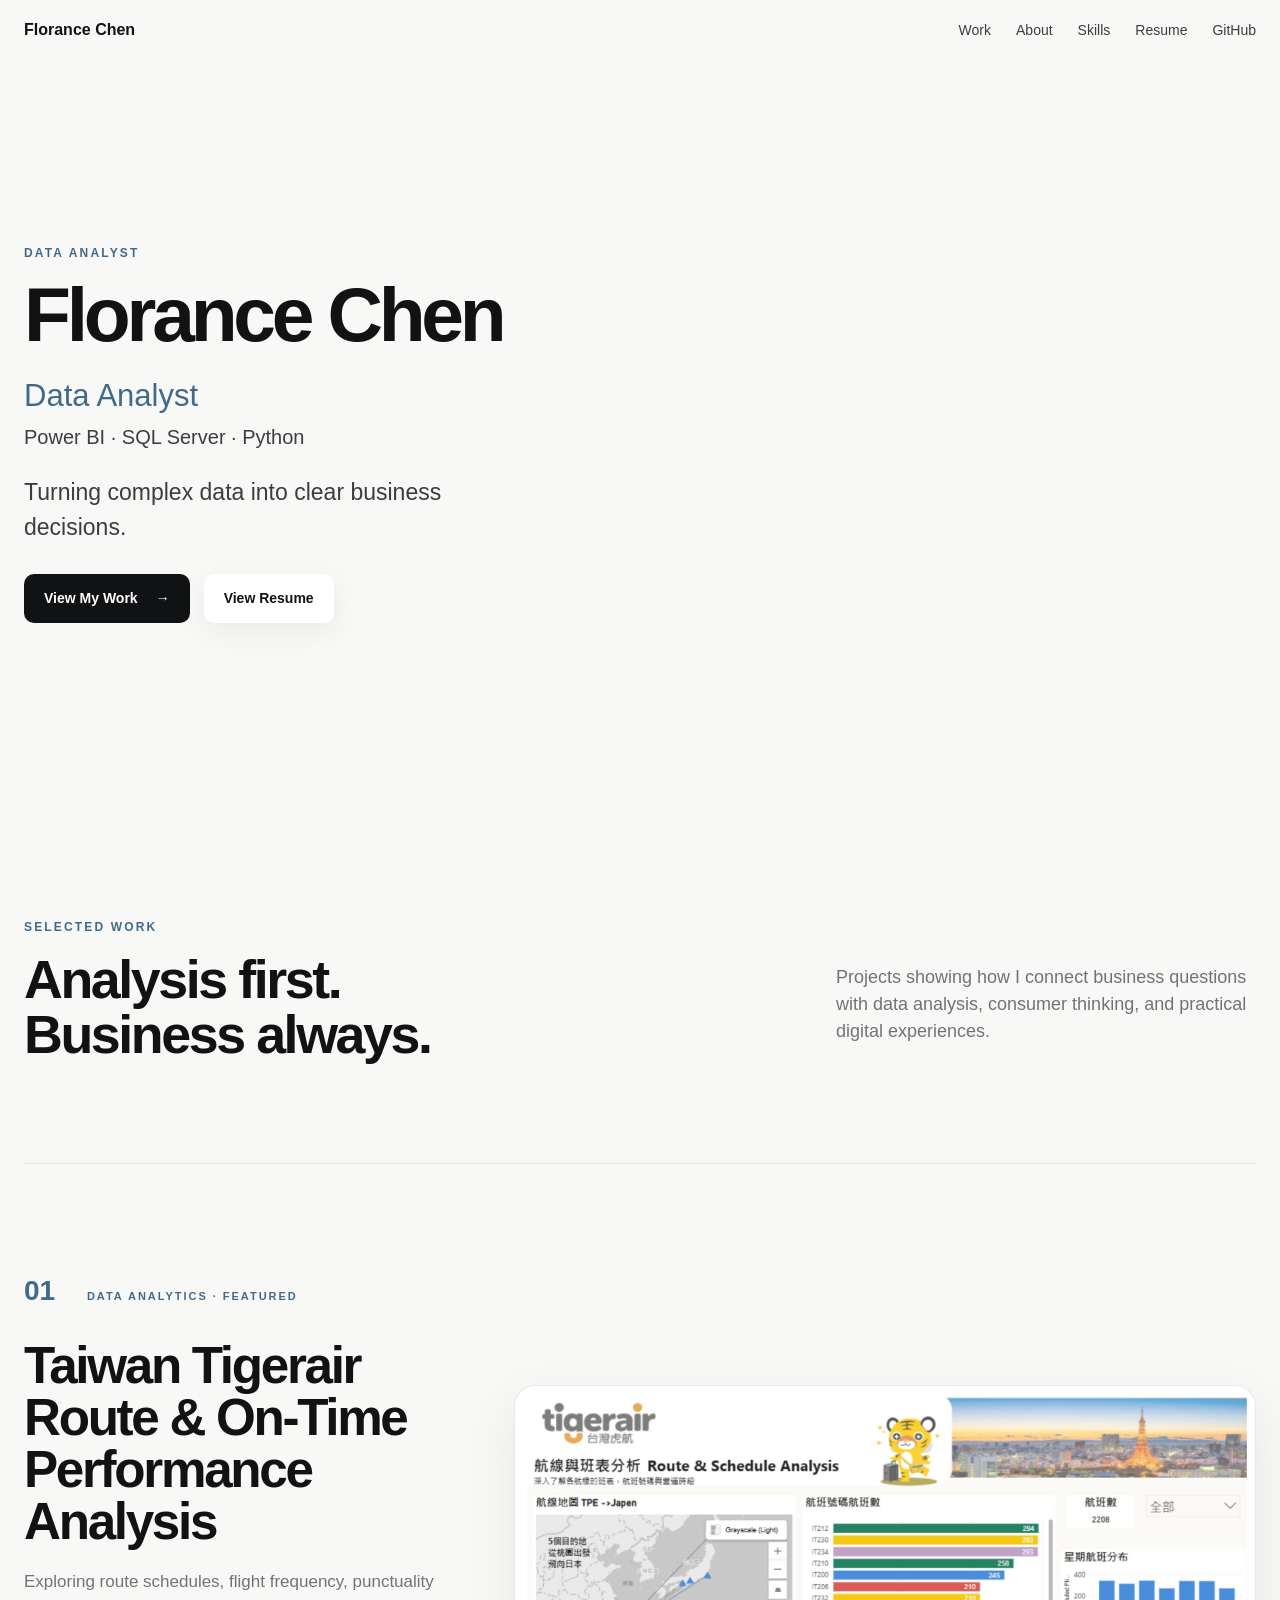
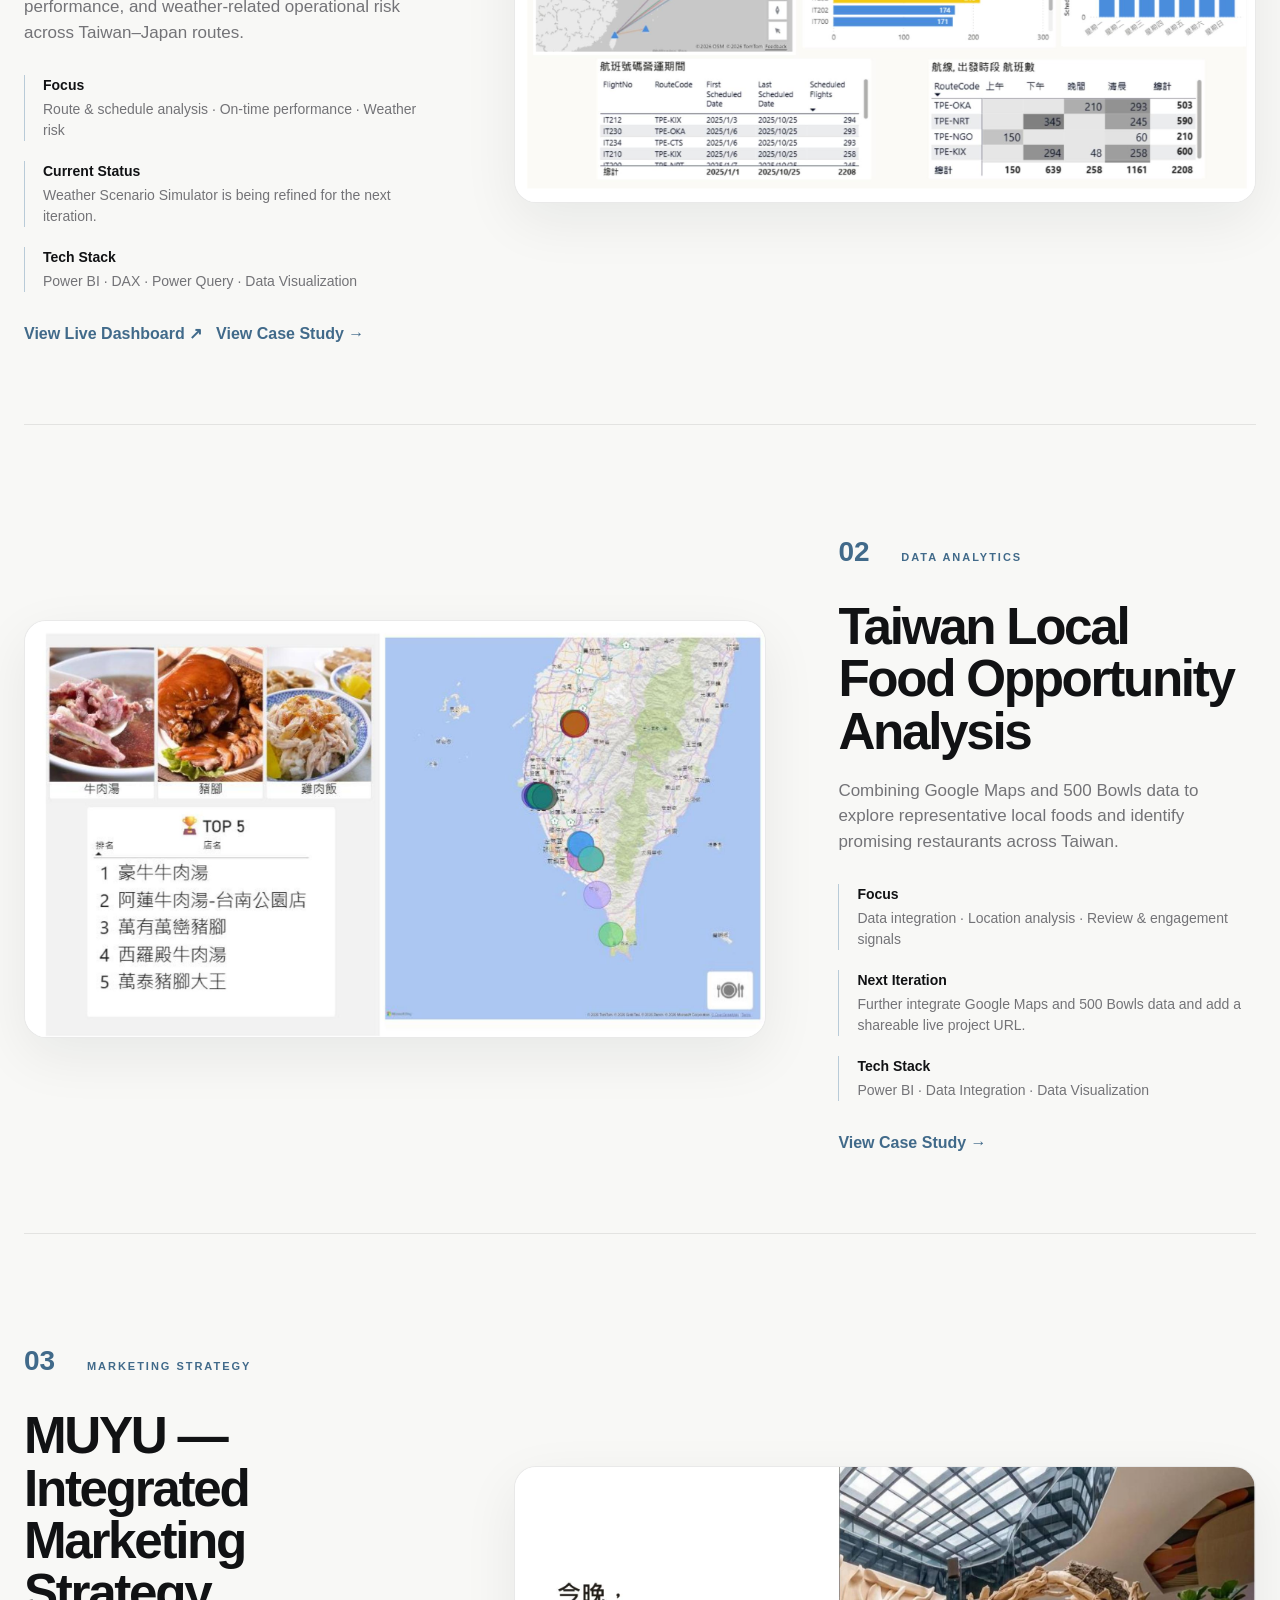
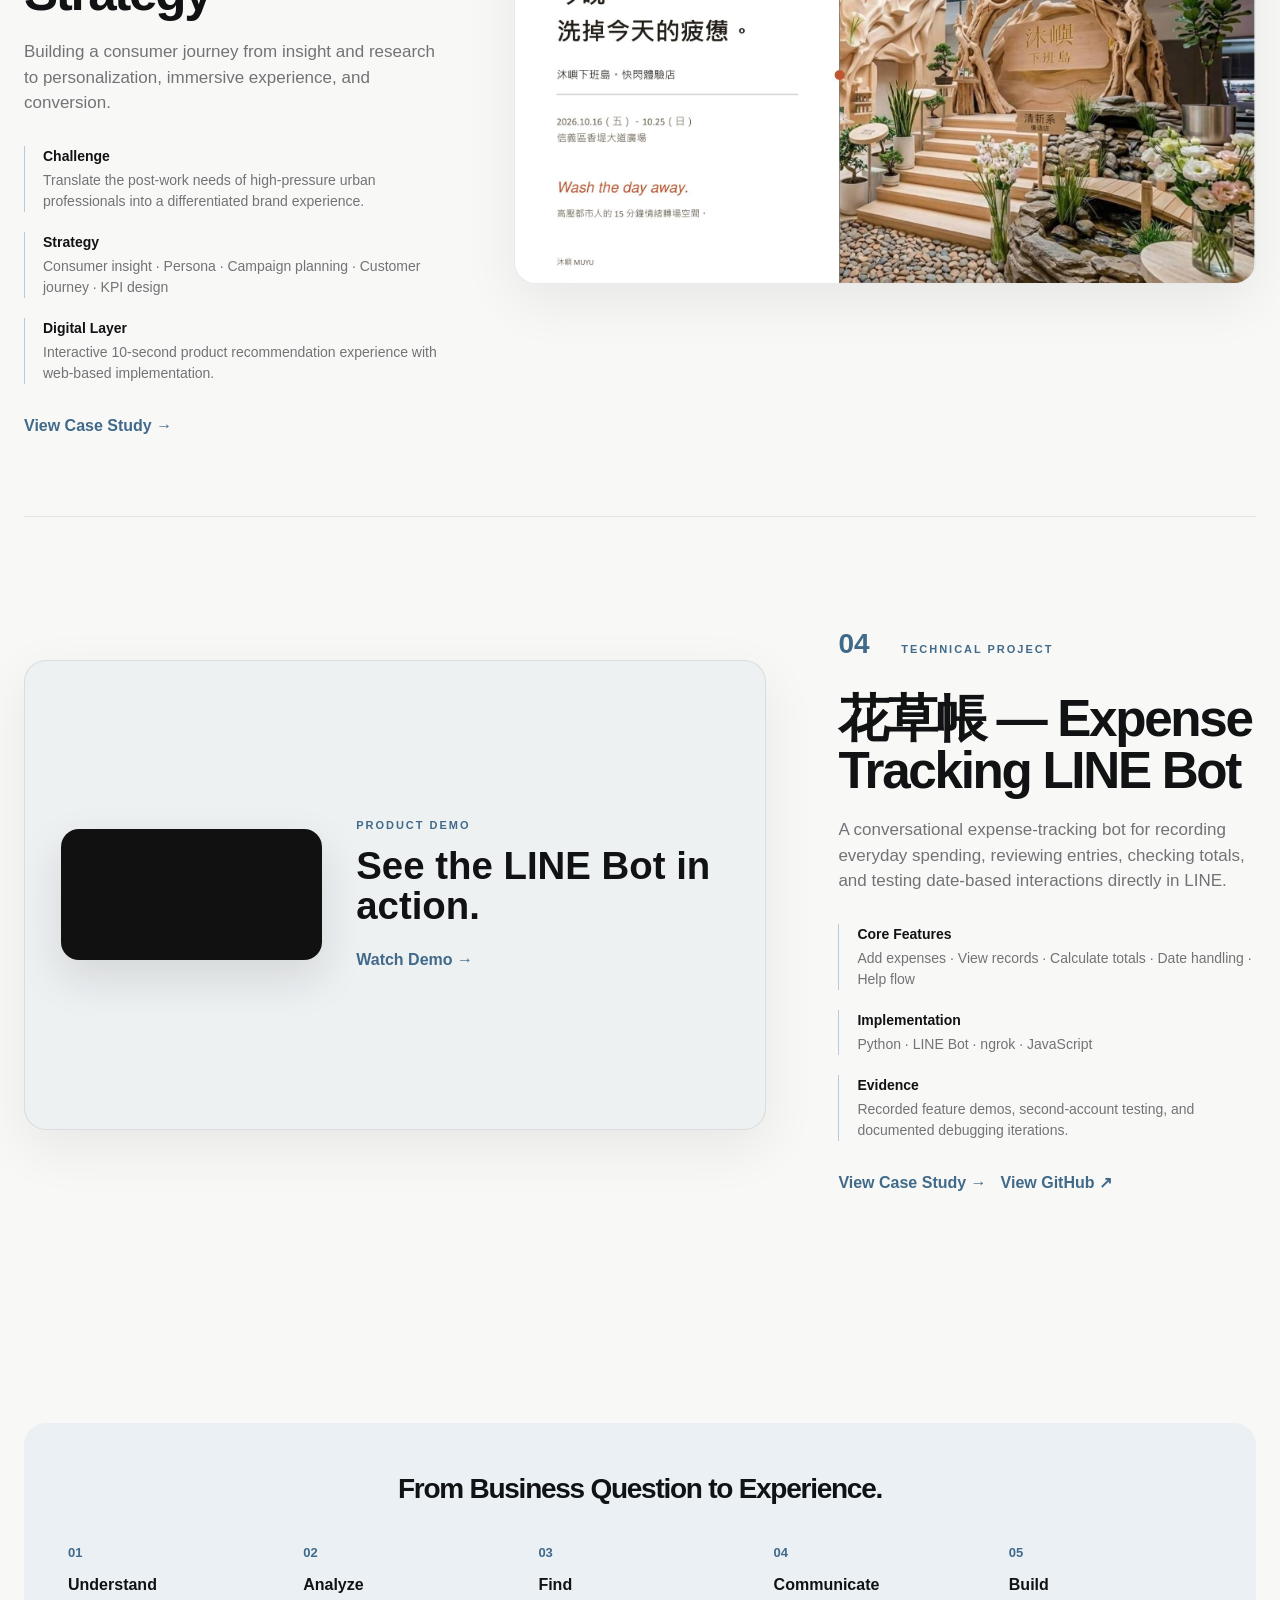
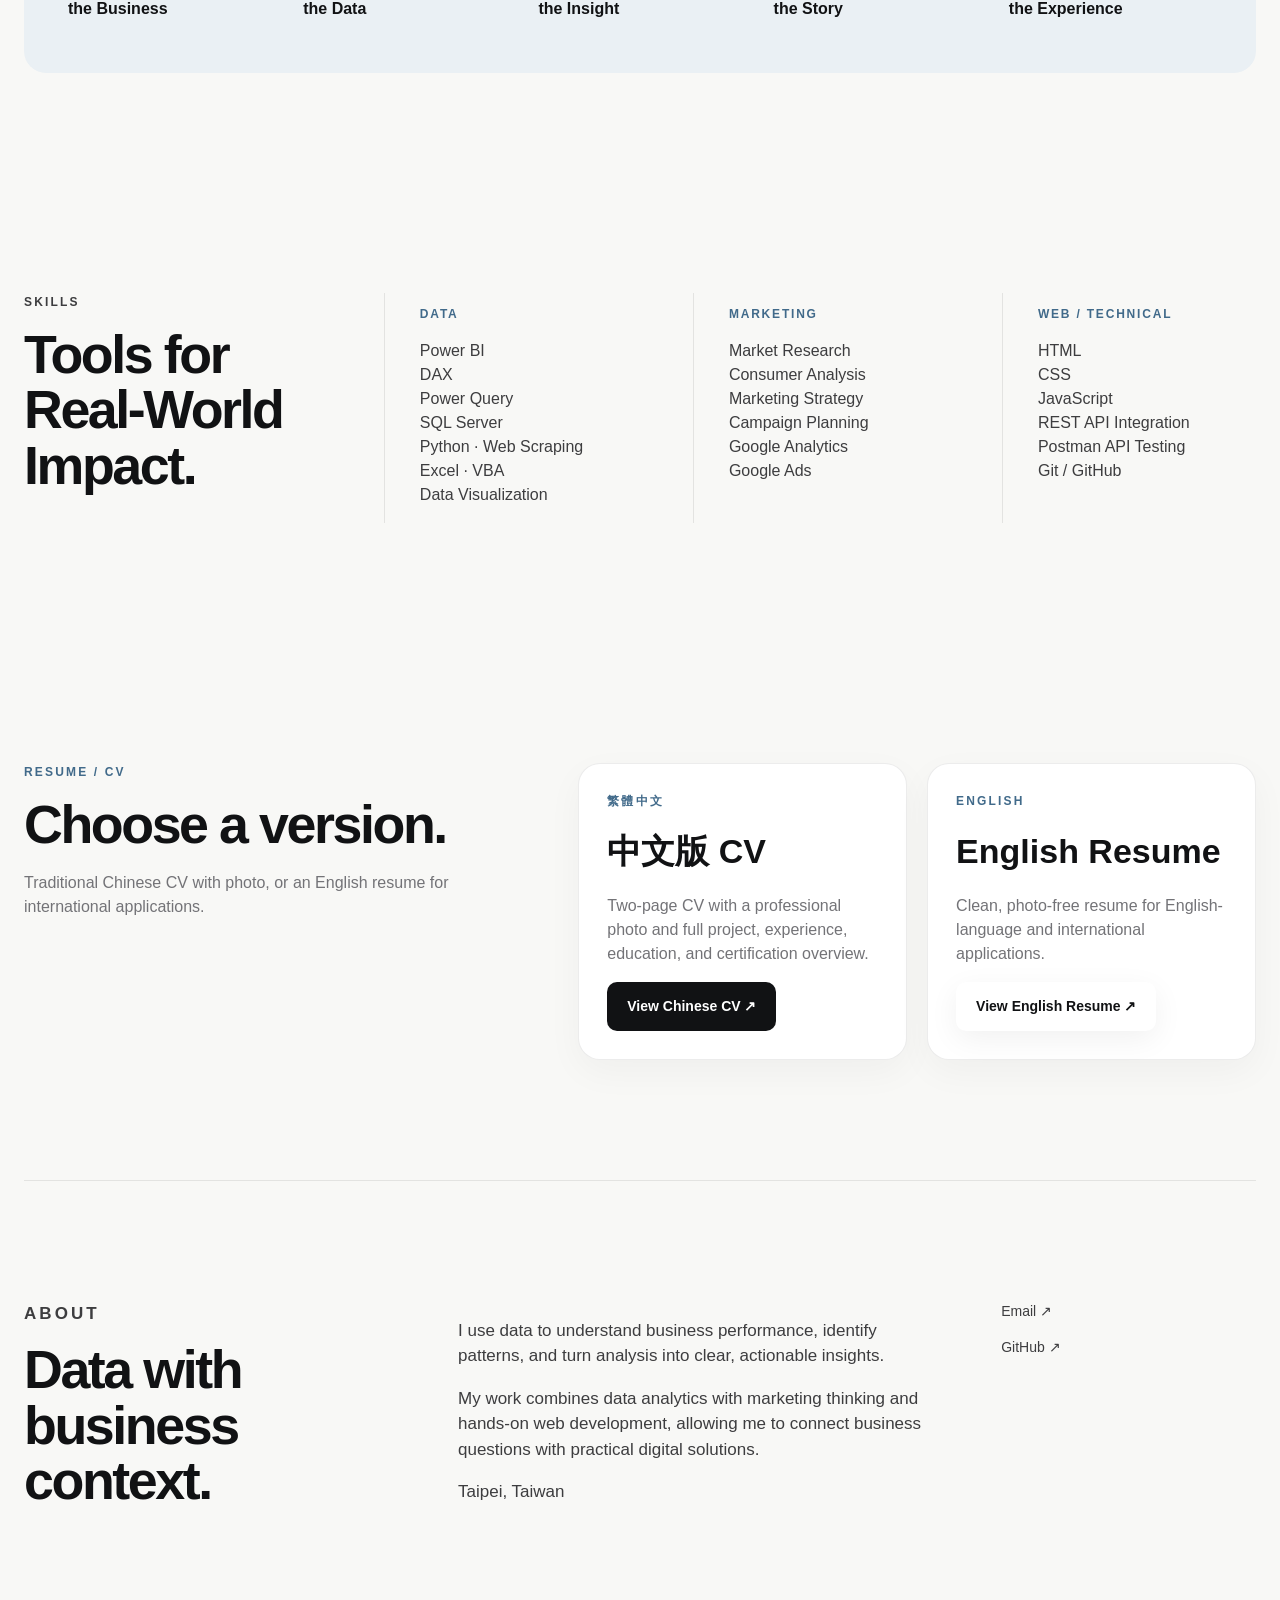
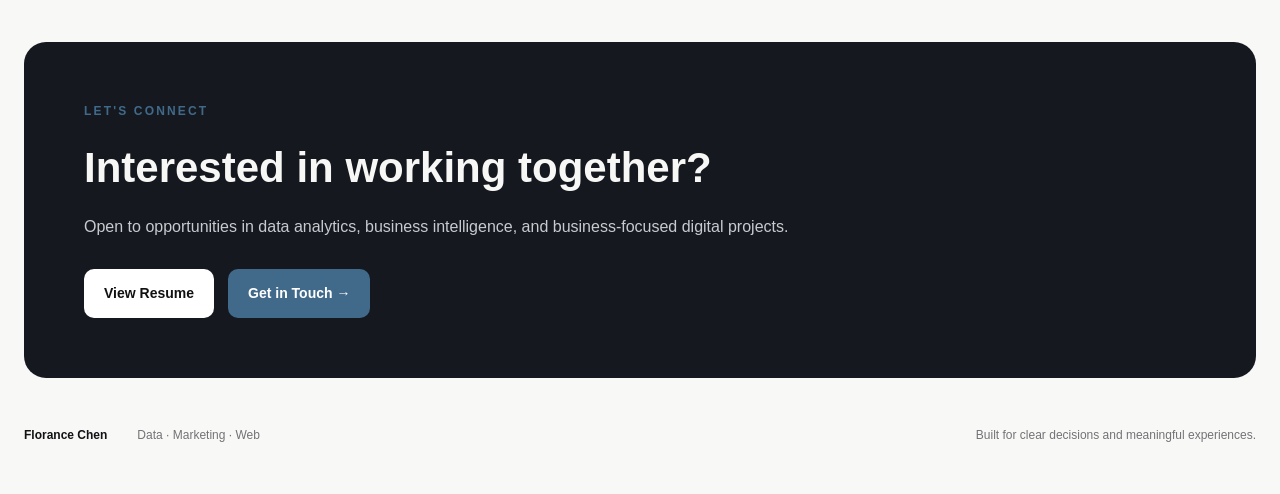
==== index.html @ 65f47f28 "Deploy portfolio v5" ====
<!doctype html><html lang="en"><head><meta charset="utf-8"><meta name="viewport" content="width=device-width,initial-scale=1"><meta name="description" content="Florance Chen — Data Analyst portfolio featuring Power BI, SQL, DAX, marketing strategy, and web projects."><meta name="theme-color" content="#f8f8f6"><meta property="og:title" content="Florance Chen — Data Analyst Portfolio"><meta property="og:description" content="Turning complex data into clear business decisions."><meta property="og:type" content="website"><title>Florance Chen — Data Analyst Portfolio</title><link rel="stylesheet" href="assets/css/styles.css"><script defer src="assets/js/main.js"></script></head><body>
<header class="site-header" data-header><a class="brand" href="#top">Florance Chen</a><button class="menu-button" data-menu aria-expanded="false" aria-controls="site-nav">Menu</button><nav id="site-nav" class="site-nav" aria-label="Primary"><a href="#work">Work</a><a href="#about">About</a><a href="#skills">Skills</a><a href="#resume">Resume</a><a href="https://github.com/Florance890" target="_blank" rel="noreferrer">GitHub</a></nav></header>
<main id="top"><section class="hero hero-minimal shell reveal"><div class="hero-copy"><p class="eyebrow">DATA ANALYST</p><h1>Florance Chen</h1><p class="role">Data Analyst</p><p class="stack">Power BI · SQL Server · Python</p><p class="lede">Turning complex data into clear business decisions.</p><div class="actions"><a class="button primary" href="#work">View My Work <span>→</span></a><a class="button secondary" href="#resume">View Resume</a></div></div></section>
<section id="work" class="section shell"><div class="section-intro reveal"><div><p class="eyebrow">SELECTED WORK</p><h2>Analysis first.<br>Business always.</h2></div><p>Projects showing how I connect business questions with data analysis, consumer thinking, and practical digital experiences.</p></div>
<article class="project project-data reveal"><div class="project-copy"><p class="project-no">01 <span>DATA ANALYTICS · FEATURED</span></p><h3>Taiwan Tigerair Route & On-Time Performance Analysis</h3><p>Exploring route schedules, flight frequency, punctuality performance, and weather-related operational risk across Taiwan–Japan routes.</p><dl><div><dt>Focus</dt><dd>Route & schedule analysis · On-time performance · Weather risk</dd></div><div><dt>Current Status</dt><dd>Weather Scenario Simulator is being refined for the next iteration.</dd></div><div><dt>Tech Stack</dt><dd>Power BI · DAX · Power Query · Data Visualization</dd></div></dl><div class="link-row"><a class="text-link" href="https://app.powerbi.com/view?r=eyJrIjoiMGYxNmVlMTMtY2I1Yy00YmEzLTkwNTQtYmU3MTg0YTZlYjFlIiwidCI6IjcwODk3ZDZmLTBhNDgtNDlkZS04ODBmLTI3ZDhhZDQ1ZDc2ZSIsImMiOjEwfQ%3D%3D" target="_blank" rel="noreferrer">View Live Dashboard ↗</a><a class="text-link" href="projects/tigerair-analysis/index.html">View Case Study →</a></div></div><figure class="media-card project-media"><img loading="lazy" src="assets/images/tigerair-dashboard.jpg" alt="Power BI dashboard for Taiwan Tigerair route and schedule analysis." width="1400" height="788"></figure></article>
<article class="project reverse reveal"><div class="project-copy"><p class="project-no">02 <span>DATA ANALYTICS</span></p><h3>Taiwan Local Food Opportunity Analysis</h3><p>Combining Google Maps and 500 Bowls data to explore representative local foods and identify promising restaurants across Taiwan.</p><dl><div><dt>Focus</dt><dd>Data integration · Location analysis · Review & engagement signals</dd></div><div><dt>Next Iteration</dt><dd>Further integrate Google Maps and 500 Bowls data and add a shareable live project URL.</dd></div><div><dt>Tech Stack</dt><dd>Power BI · Data Integration · Data Visualization</dd></div></dl><a class="text-link" href="projects/food-opportunity/index.html">View Case Study →</a></div><figure class="media-card project-media"><img loading="lazy" src="assets/images/food-dashboard.jpg" alt="Taiwan local food Power BI dashboard with a map and top restaurant analysis." width="1400" height="788"></figure></article>
<article class="project reveal"><div class="project-copy"><p class="project-no">03 <span>MARKETING STRATEGY</span></p><h3>MUYU — Integrated Marketing Strategy</h3><p>Building a consumer journey from insight and research to personalization, immersive experience, and conversion.</p><dl><div><dt>Challenge</dt><dd>Translate the post-work needs of high-pressure urban professionals into a differentiated brand experience.</dd></div><div><dt>Strategy</dt><dd>Consumer insight · Persona · Campaign planning · Customer journey · KPI design</dd></div><div><dt>Digital Layer</dt><dd>Interactive 10-second product recommendation experience with web-based implementation.</dd></div></dl><a class="text-link" href="projects/muyu-marketing/index.html">View Case Study →</a></div><figure class="media-card project-media"><img loading="lazy" src="assets/images/muyu-cover.jpg" alt="MUYU integrated marketing campaign presentation cover for the After-Work Island pop-up experience." width="1400" height="788"></figure></article>
<article class="project reverse reveal"><div class="project-copy"><p class="project-no">04 <span>TECHNICAL PROJECT</span></p><h3>花草帳 — Expense Tracking LINE Bot</h3><p>A conversational expense-tracking bot for recording everyday spending, reviewing entries, checking totals, and testing date-based interactions directly in LINE.</p><dl><div><dt>Core Features</dt><dd>Add expenses · View records · Calculate totals · Date handling · Help flow</dd></div><div><dt>Implementation</dt><dd>Python · LINE Bot · ngrok · JavaScript</dd></div><div><dt>Evidence</dt><dd>Recorded feature demos, second-account testing, and documented debugging iterations.</dd></div></dl><div class="link-row"><a class="text-link" href="projects/interactive-web-project/index.html">View Case Study →</a><a class="text-link" href="https://github.com/Florance890/G15" target="_blank" rel="noreferrer">View GitHub ↗</a></div></div><figure class="media-card project-media video-preview"><video muted playsinline preload="metadata" aria-label="Preview of the expense tracking LINE Bot"><source src="assets/video/linebot-add-expense.mp4" type="video/mp4"></video><div class="video-preview-label"><span>PRODUCT DEMO</span><strong>See the LINE Bot in action.</strong><a href="projects/interactive-web-project/index.html#demo">Watch Demo →</a></div></figure></article></section>
<section class="process shell reveal" aria-labelledby="process-title"><h2 id="process-title">From Business Question to Experience.</h2><ol><li><span>01</span>Understand<br>the Business</li><li><span>02</span>Analyze<br>the Data</li><li><span>03</span>Find<br>the Insight</li><li><span>04</span>Communicate<br>the Story</li><li><span>05</span>Build<br>the Experience</li></ol></section>
<section id="skills" class="section shell skills reveal"><div><p class="eyebrow">SKILLS</p><h2>Tools for<br>Real-World Impact.</h2></div><div><h3>DATA</h3><p>Power BI<br>DAX<br>Power Query<br>SQL Server<br>Python · Web Scraping<br>Excel · VBA<br>Data Visualization</p></div><div><h3>MARKETING</h3><p>Market Research<br>Consumer Analysis<br>Marketing Strategy<br>Campaign Planning<br>Google Analytics<br>Google Ads</p></div><div><h3>WEB / TECHNICAL</h3><p>HTML<br>CSS<br>JavaScript<br>REST API Integration<br>Postman API Testing<br>Git / GitHub</p></div></section>
<section id="resume" class="section shell resume-section reveal"><div><p class="eyebrow">RESUME / CV</p><h2>Choose a version.</h2><p class="resume-note">Traditional Chinese CV with photo, or an English resume for international applications.</p></div><div class="resume-options"><article class="resume-option"><p class="eyebrow">繁體中文</p><h3>中文版 CV</h3><p>Two-page CV with a professional photo and full project, experience, education, and certification overview.</p><a class="button primary" href="assets/resume/Florance_Chen_CV_ZH.pdf" target="_blank" rel="noreferrer">View Chinese CV ↗</a></article><article class="resume-option"><p class="eyebrow">ENGLISH</p><h3>English Resume</h3><p>Clean, photo-free resume for English-language and international applications.</p><a class="button secondary" href="assets/resume/Florance_Chen_Resume_EN.pdf" target="_blank" rel="noreferrer">View English Resume ↗</a></article></div></section>
<section id="about" class="section shell about reveal"><div><p class="eyebrow">ABOUT</p><h2>Data with<br>business context.</h2></div><div><p>I use data to understand business performance, identify patterns, and turn analysis into clear, actionable insights.</p><p>My work combines data analytics with marketing thinking and hands-on web development, allowing me to connect business questions with practical digital solutions.</p><p>Taipei, Taiwan</p></div><div class="about-links"><a href="mailto:marrious21@gmail.com">Email ↗</a><a href="https://github.com/Florance890" target="_blank" rel="noreferrer">GitHub ↗</a></div></section>
<section class="closing shell reveal"><p class="eyebrow">LET'S CONNECT</p><h2>Interested in working together?</h2><p>Open to opportunities in data analytics, business intelligence, and business-focused digital projects.</p><div class="actions"><a class="button light" href="#resume">View Resume</a><a class="button accent" href="mailto:marrious21@gmail.com">Get in Touch →</a></div></section></main><footer class="footer shell"><strong>Florance Chen</strong><span>Data · Marketing · Web</span><span>Built for clear decisions and meaningful experiences.</span></footer></body></html>
---- assets/css/styles.css ----
:root{--bg:#f8f8f6;--surface:#fff;--ink:#111214;--text:#3d3d3f;--muted:#737377;--line:rgba(17,18,20,.09);--blue:#416a8a;--blue-soft:#eaf0f4;--r:22px;--shadow:0 18px 55px rgba(20,28,35,.07);--max:1280px}*{box-sizing:border-box}html{scroll-behavior:smooth}body{margin:0;background:var(--bg);color:var(--ink);font-family:Inter,-apple-system,BlinkMacSystemFont,"Segoe UI",sans-serif;line-height:1.5}.shell{width:min(calc(100% - 48px),var(--max));margin-inline:auto}.site-header{position:sticky;top:0;z-index:20;display:flex;align-items:center;gap:32px;padding:18px max(24px,calc((100vw - var(--max))/2));transition:.3s}.site-header.scrolled{background:rgba(248,248,246,.84);backdrop-filter:blur(16px);border-bottom:1px solid var(--line)}.brand{font-weight:700;color:var(--ink);text-decoration:none;margin-right:auto}.site-nav{display:flex;gap:25px;align-items:center}.site-nav a,.about-links a{color:var(--text);text-decoration:none;font-size:14px}.menu-button{display:none}.hero{min-height:720px;display:grid;grid-template-columns:.8fr 1.35fr;gap:72px;align-items:center;padding-block:80px 120px}.eyebrow{font-size:12px;letter-spacing:.18em;font-weight:700;color:var(--blue);margin:0 0 16px}.hero h1{font-size:clamp(54px,6vw,84px);letter-spacing:-.055em;line-height:.95;margin:0 0 22px}.role{font-size:31px;color:var(--blue);margin:0}.stack{font-size:20px;margin:3px 0 22px;color:var(--text)}.lede{font-size:23px;max-width:480px;color:var(--text)}.actions,.link-row{display:flex;gap:14px;flex-wrap:wrap;margin-top:30px}.button{display:inline-flex;align-items:center;gap:18px;padding:14px 20px;border-radius:10px;text-decoration:none;font-weight:600;font-size:14px}.primary{background:var(--ink);color:white}.secondary{background:white;color:var(--ink);box-shadow:0 8px 30px rgba(0,0,0,.06)}.media-card{margin:0;background:var(--surface);border:1px solid var(--line);border-radius:var(--r);box-shadow:var(--shadow);overflow:hidden}.media-card img{display:block;width:100%;height:auto}.hero-media{transform:translateY(var(--parallax,0px));transition:transform .15s linear}.section{padding-block:120px}.section-intro{display:grid;grid-template-columns:1fr 420px;align-items:end;gap:60px;margin-bottom:100px}.section h2,.process h2{font-size:clamp(38px,4.2vw,58px);letter-spacing:-.045em;line-height:1.03;margin:0}.section-intro>p{color:var(--muted);font-size:18px}.project{display:grid;grid-template-columns:.72fr 1.28fr;gap:72px;align-items:center;padding:78px 0;border-top:1px solid var(--line)}.project.reverse{grid-template-columns:1.28fr .72fr}.project.reverse .project-copy{order:2}.project-copy h3{font-size:clamp(36px,4vw,56px);letter-spacing:-.045em;line-height:1.02;margin:20px 0}.project-copy>p:not(.project-no){color:var(--muted);font-size:17px}.project-no{font-size:28px;font-weight:700;color:var(--blue)}.project-no span{font-size:11px;letter-spacing:.18em;margin-left:24px}.project dl{margin:30px 0}.project dl div{border-left:1px solid #b9cbd8;padding-left:18px;margin:20px 0}.project dt{font-weight:700;font-size:14px}.project dd{margin:3px 0;color:var(--muted);font-size:14px}.text-link{color:var(--blue);font-weight:700;text-decoration:none}.project-media{transition:transform .5s,box-shadow .5s}.project-media:hover{transform:scale(1.012);box-shadow:0 25px 65px rgba(20,28,35,.1)}.placeholder-art{min-height:470px;display:grid;place-items:center;background:linear-gradient(135deg,#fff,#eef2f4)}.placeholder-art div{width:68%;padding:54px;background:white;box-shadow:var(--shadow)}.placeholder-art span,.placeholder-art small{display:block;color:var(--muted);font-size:12px}.placeholder-art strong{display:block;font-size:32px;line-height:1.1;margin:24px 0}.browser-placeholder{min-height:470px;background:#fff}.browser-bar{padding:14px 20px;border-bottom:1px solid var(--line);color:#bbb}.browser-body{min-height:420px;display:grid;place-content:center;text-align:center;background:linear-gradient(135deg,#f7f8f8,#e9eef1)}.browser-body p{font-size:12px;letter-spacing:.18em;color:var(--blue)}.browser-body strong{font-size:28px;max-width:440px}.process{padding:52px 44px;border-radius:var(--r);background:var(--blue-soft);margin-block:30px 100px}.process h2{text-align:center;font-size:28px;margin-bottom:40px}.process ol{list-style:none;padding:0;margin:0;display:grid;grid-template-columns:repeat(5,1fr);gap:32px}.process li{font-weight:650}.process li span{display:block;color:var(--blue);font-size:13px;margin-bottom:10px}.skills{display:grid;grid-template-columns:1.2fr repeat(3,1fr);gap:55px}.skills>div+div{border-left:1px solid var(--line);padding-left:35px}.skills h3{font-size:12px;letter-spacing:.15em;color:var(--blue)}.skills p{color:var(--text)}.about{display:grid;grid-template-columns:1fr 1.3fr .7fr;gap:70px;border-top:1px solid var(--line)}.about p{color:var(--text);font-size:17px}.about-links{display:flex;flex-direction:column;gap:15px}.closing{background:#15191f;color:#f7f7f5;border-radius:var(--r);padding:60px;margin-bottom:28px}.closing h2{font-size:42px;margin:5px 0}.closing>p:not(.eyebrow){color:#c7cbd0}.light{background:#fff;color:#111}.accent{background:#416a8a;color:#fff}.footer{display:flex;gap:30px;padding-block:20px 50px;font-size:12px;color:var(--muted)}.footer strong{color:var(--ink)}.footer span:last-child{margin-left:auto}.reveal{opacity:0;transform:translateY(18px);transition:opacity .7s ease,transform .7s ease}.reveal.visible{opacity:1;transform:none}@media(max-width:850px){.shell{width:min(calc(100% - 32px),var(--max))}.menu-button{display:block;border:0;background:transparent;font:inherit}.site-nav{display:none;position:absolute;top:62px;left:16px;right:16px;padding:22px;background:rgba(248,248,246,.97);border:1px solid var(--line);border-radius:16px;flex-direction:column;align-items:flex-start}.site-nav.open{display:flex}.hero,.project,.project.reverse,.section-intro,.skills,.about{grid-template-columns:1fr}.hero{min-height:auto;gap:50px;padding-block:65px 90px}.hero-media{order:2}.section{padding-block:85px}.section-intro{gap:20px;margin-bottom:55px}.project,.project.reverse{gap:40px;padding:65px 0}.project.reverse .project-copy{order:0}.process ol{grid-template-columns:1fr 1fr}.skills>div+div{border-left:0;border-top:1px solid var(--line);padding:25px 0 0}.about{gap:30px}.footer{flex-direction:column}.footer span:last-child{margin-left:0}}@media(prefers-reduced-motion:reduce){html{scroll-behavior:auto}.reveal{opacity:1;transform:none;transition:none}.project-media,.hero-media{transition:none}}
.case{max-width:1050px;padding:100px 0 180px}.case>h1{font-size:clamp(48px,7vw,86px);letter-spacing:-.055em;line-height:.98;max-width:1000px;margin:12px 0 24px}.case-meta{display:flex;flex-wrap:wrap;gap:10px;margin:32px 0 60px}.case-meta span{padding:8px 12px;border:1px solid var(--line);border-radius:999px;font-size:13px;color:var(--text);background:#fff}.case-image{display:block;width:100%;height:auto;border-radius:var(--r);border:1px solid var(--line);box-shadow:var(--shadow);margin:0 0 110px}.case section{max-width:760px;margin:0 0 110px}.case section h2{font-size:clamp(34px,4vw,52px);letter-spacing:-.04em;line-height:1.05;margin:10px 0 24px}.case section p:not(.eyebrow){font-size:18px;color:var(--text)}

/* v3: quiet, text-led hero. The first project image now appears in Selected Work. */
.hero.hero-minimal{grid-template-columns:minmax(0,820px);min-height:clamp(650px,82vh,880px);align-items:center;padding-top:clamp(120px,15vh,180px);padding-bottom:clamp(100px,14vh,160px)}
.hero.hero-minimal .hero-copy{max-width:820px}
.hero.hero-minimal h1{max-width:760px}
@media (max-width:760px){.hero.hero-minimal{min-height:auto;padding-top:150px;padding-bottom:110px}}
.video-preview{position:relative;min-height:470px;background:#eef1f2;display:grid;grid-template-columns:minmax(180px,.7fr) 1fr;align-items:center;padding:36px;gap:34px}.video-preview video{display:block;width:100%;max-height:390px;border-radius:18px;background:#111;box-shadow:0 18px 45px rgba(20,28,35,.12)}.video-preview-label span{display:block;font-size:11px;letter-spacing:.18em;color:var(--blue);font-weight:700}.video-preview-label strong{display:block;font-size:clamp(25px,3vw,40px);line-height:1.05;margin:12px 0 22px}.video-preview-label a{color:var(--blue);font-weight:700;text-decoration:none}.feature-list{display:grid;grid-template-columns:1fr 1fr;border-top:1px solid var(--line);margin-top:38px}.feature-list div{padding:22px 22px 22px 0;border-bottom:1px solid var(--line)}.feature-list strong,.feature-list span{display:block}.feature-list span{color:var(--muted);margin-top:4px}.case section.case-wide{max-width:none}.demo-intro{max-width:760px}.demo-grid,.support-grid{display:grid;grid-template-columns:repeat(3,1fr);gap:22px;margin-top:40px}.demo-card{margin:0;background:#fff;border:1px solid var(--line);border-radius:20px;overflow:hidden;box-shadow:var(--shadow)}.demo-card video{display:block;width:100%;aspect-ratio:9/16;object-fit:contain;background:#111}.demo-card figcaption{padding:18px}.demo-card figcaption strong,.demo-card figcaption span{display:block}.demo-card figcaption span{font-size:13px;color:var(--muted);margin-top:4px}.demo-card.compact video{aspect-ratio:9/14}.support-grid{margin-bottom:20px}@media(max-width:850px){.video-preview{grid-template-columns:1fr;min-height:0;padding:24px}.video-preview video{max-height:500px}.demo-grid,.support-grid{grid-template-columns:1fr}.feature-list{grid-template-columns:1fr}}

/* Resume / CV integration */
.resume-section{display:grid;grid-template-columns:minmax(0,.8fr) minmax(0,1.2fr);gap:clamp(48px,8vw,120px);align-items:start}
.resume-section h2{margin:.15em 0 .35em}.resume-note{max-width:34rem;color:var(--muted,#737377)}
.resume-options{display:grid;grid-template-columns:repeat(2,minmax(0,1fr));gap:20px}
.resume-option{background:#fff;border:1px solid rgba(17,17,17,.08);border-radius:22px;padding:28px;box-shadow:0 12px 36px rgba(17,17,17,.04)}
.resume-option h3{font-size:clamp(24px,3vw,34px);margin:.2em 0 .5em}.resume-option p:not(.eyebrow){min-height:4.5em;color:var(--muted,#737377)}
.case-actions{margin:26px 0 42px}
@media (max-width:780px){.resume-section{grid-template-columns:1fr}.resume-options{grid-template-columns:1fr}.resume-option p:not(.eyebrow){min-height:auto}}
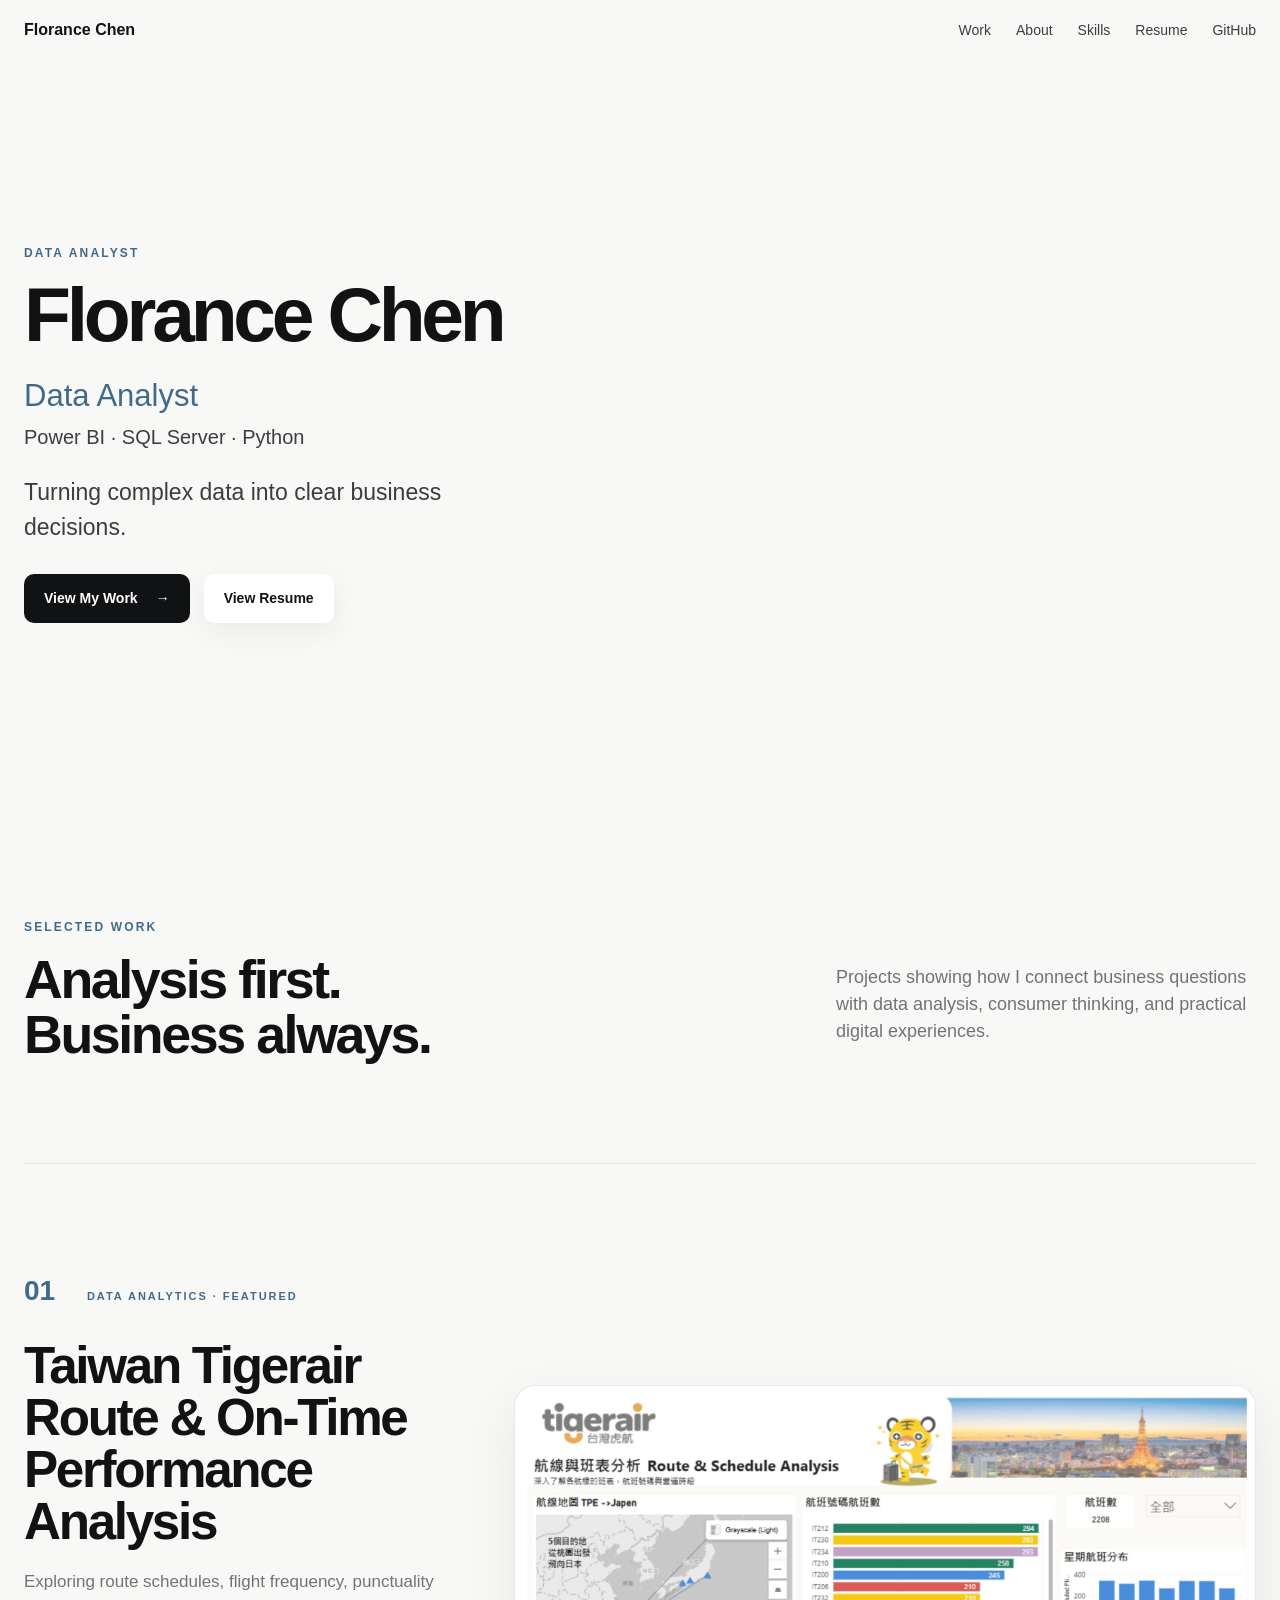
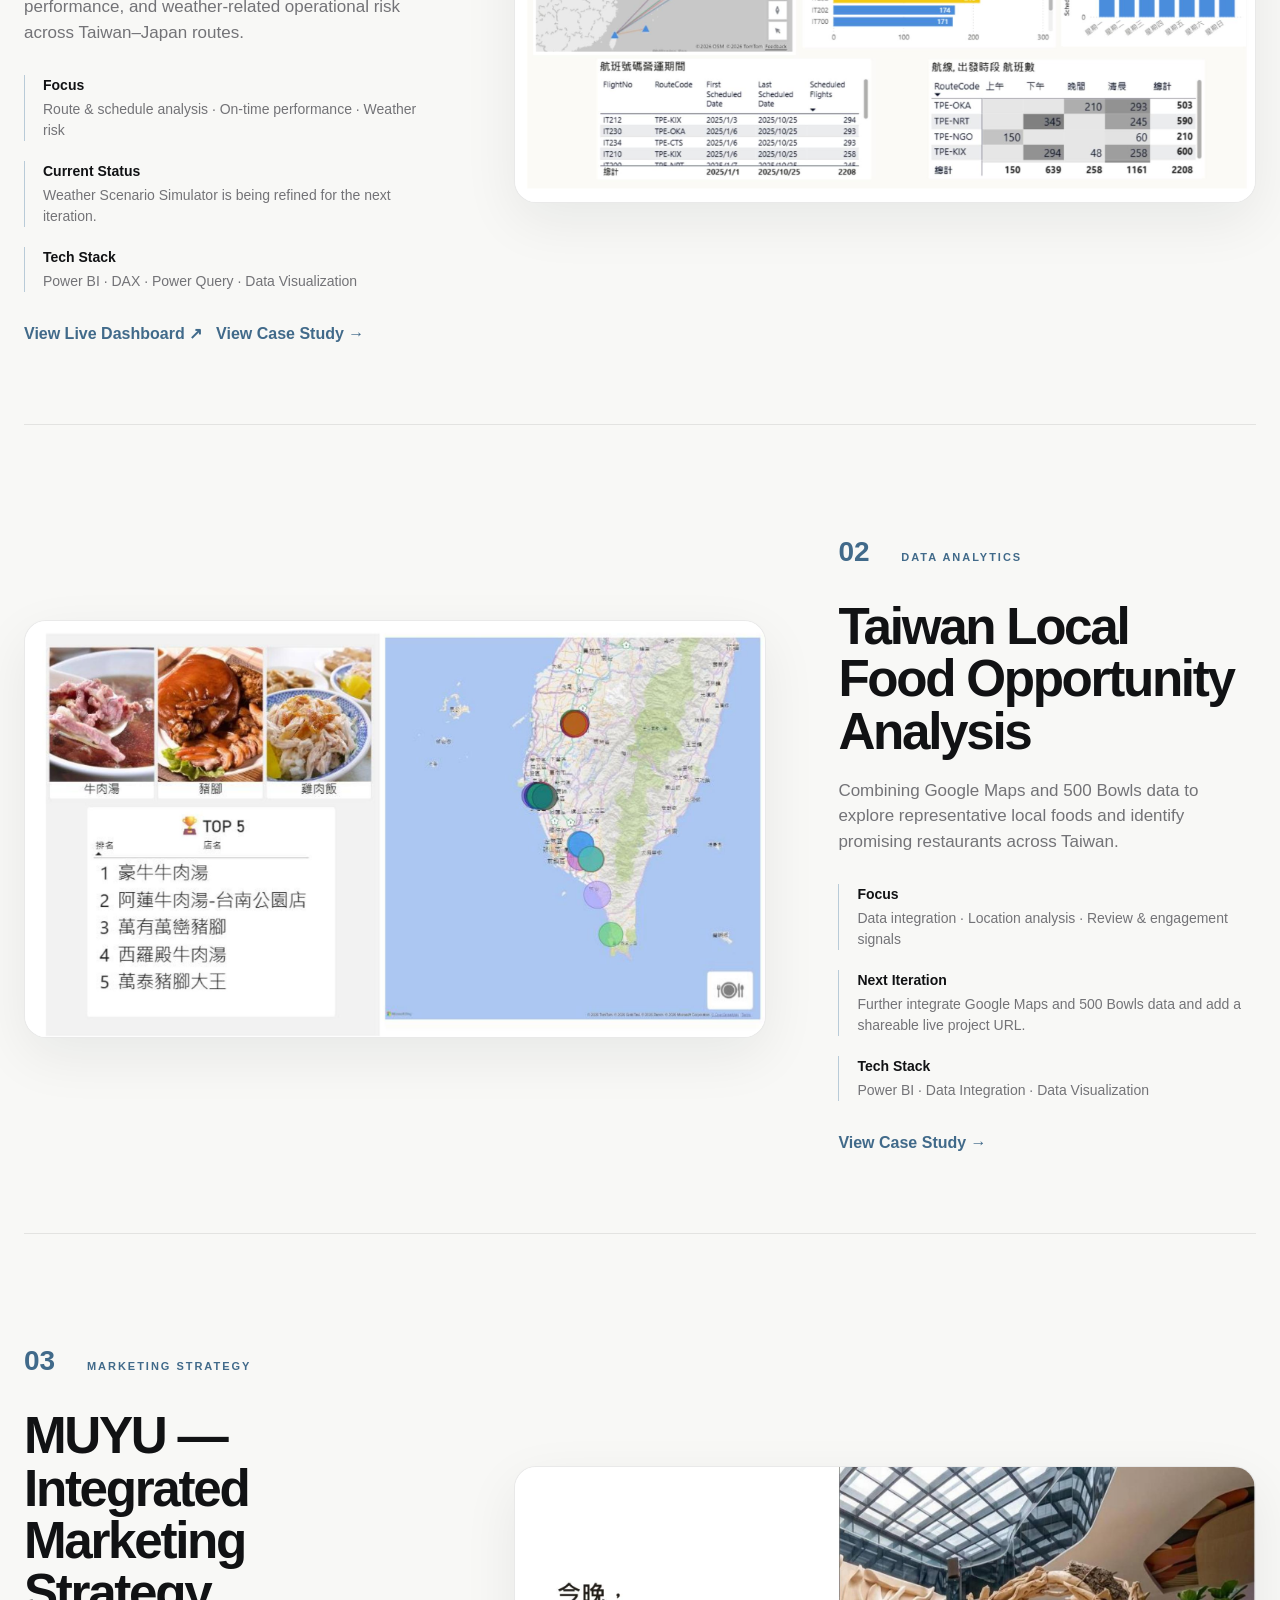
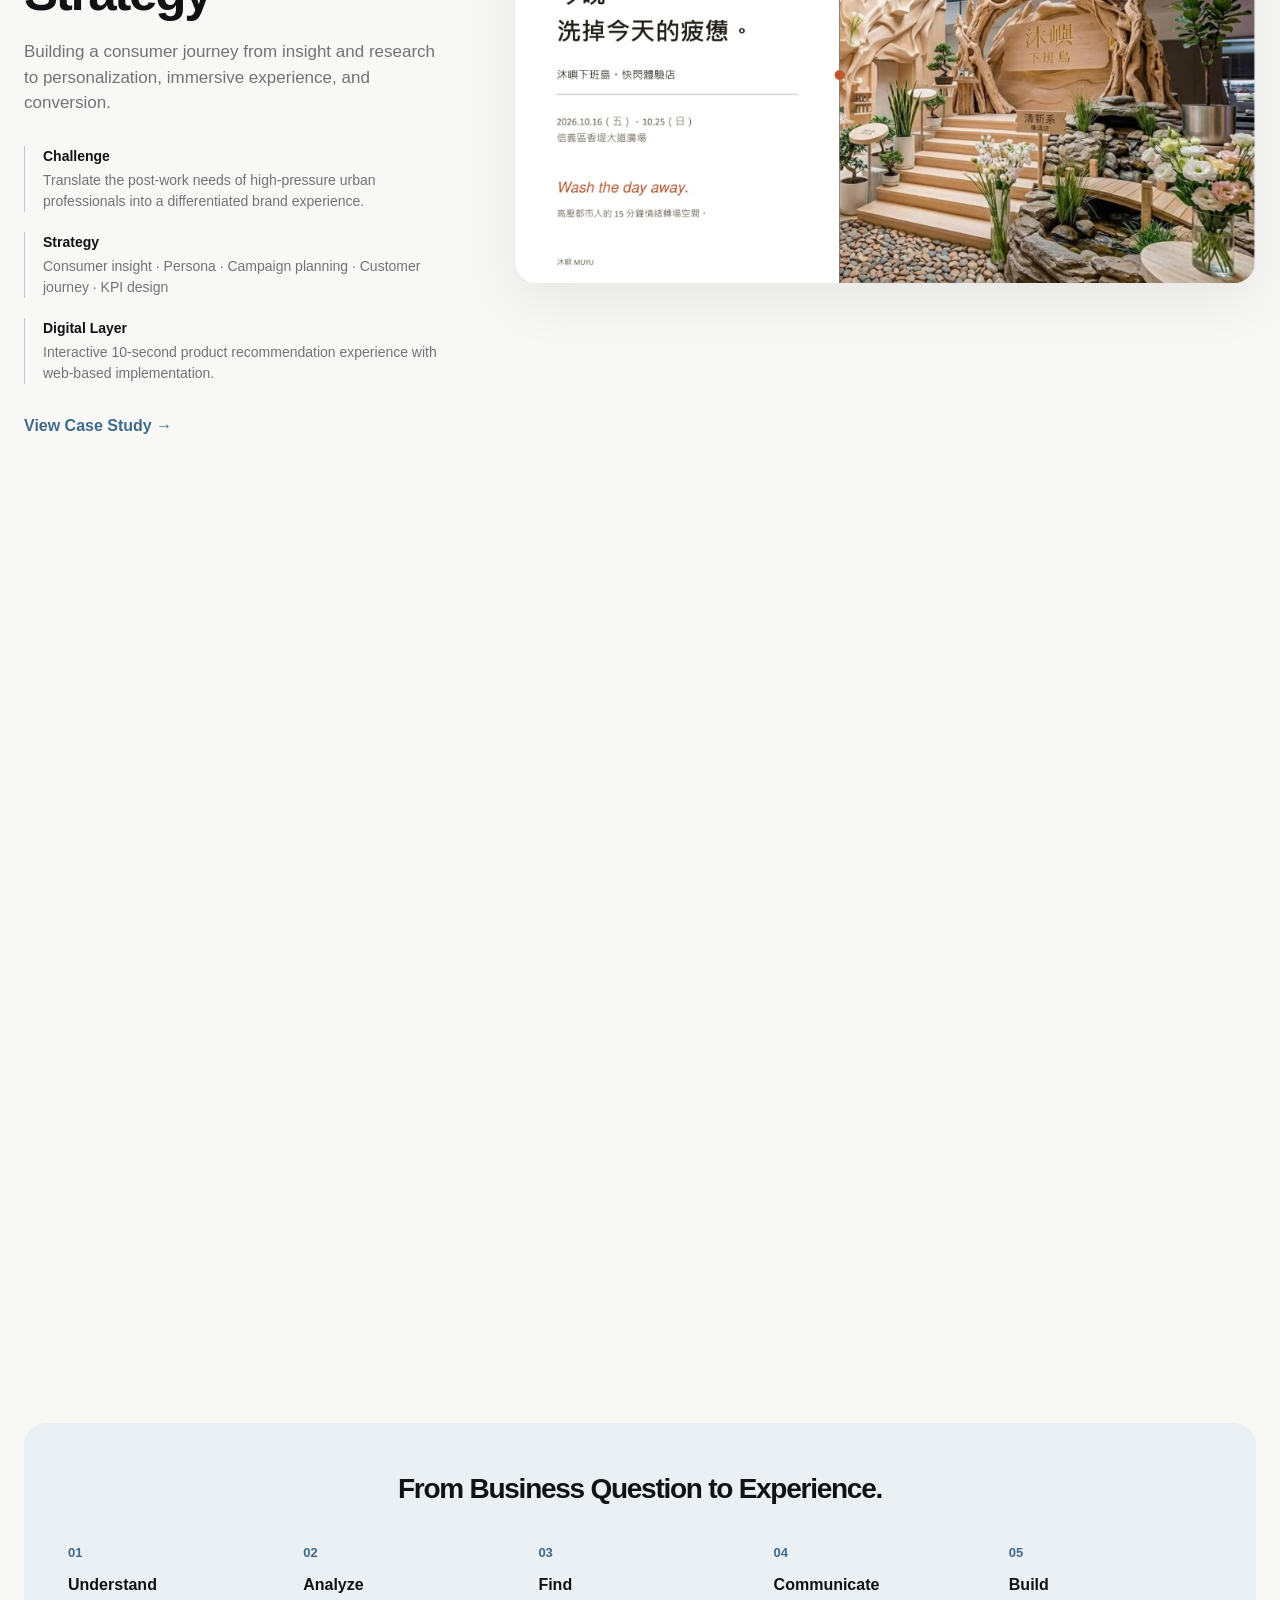
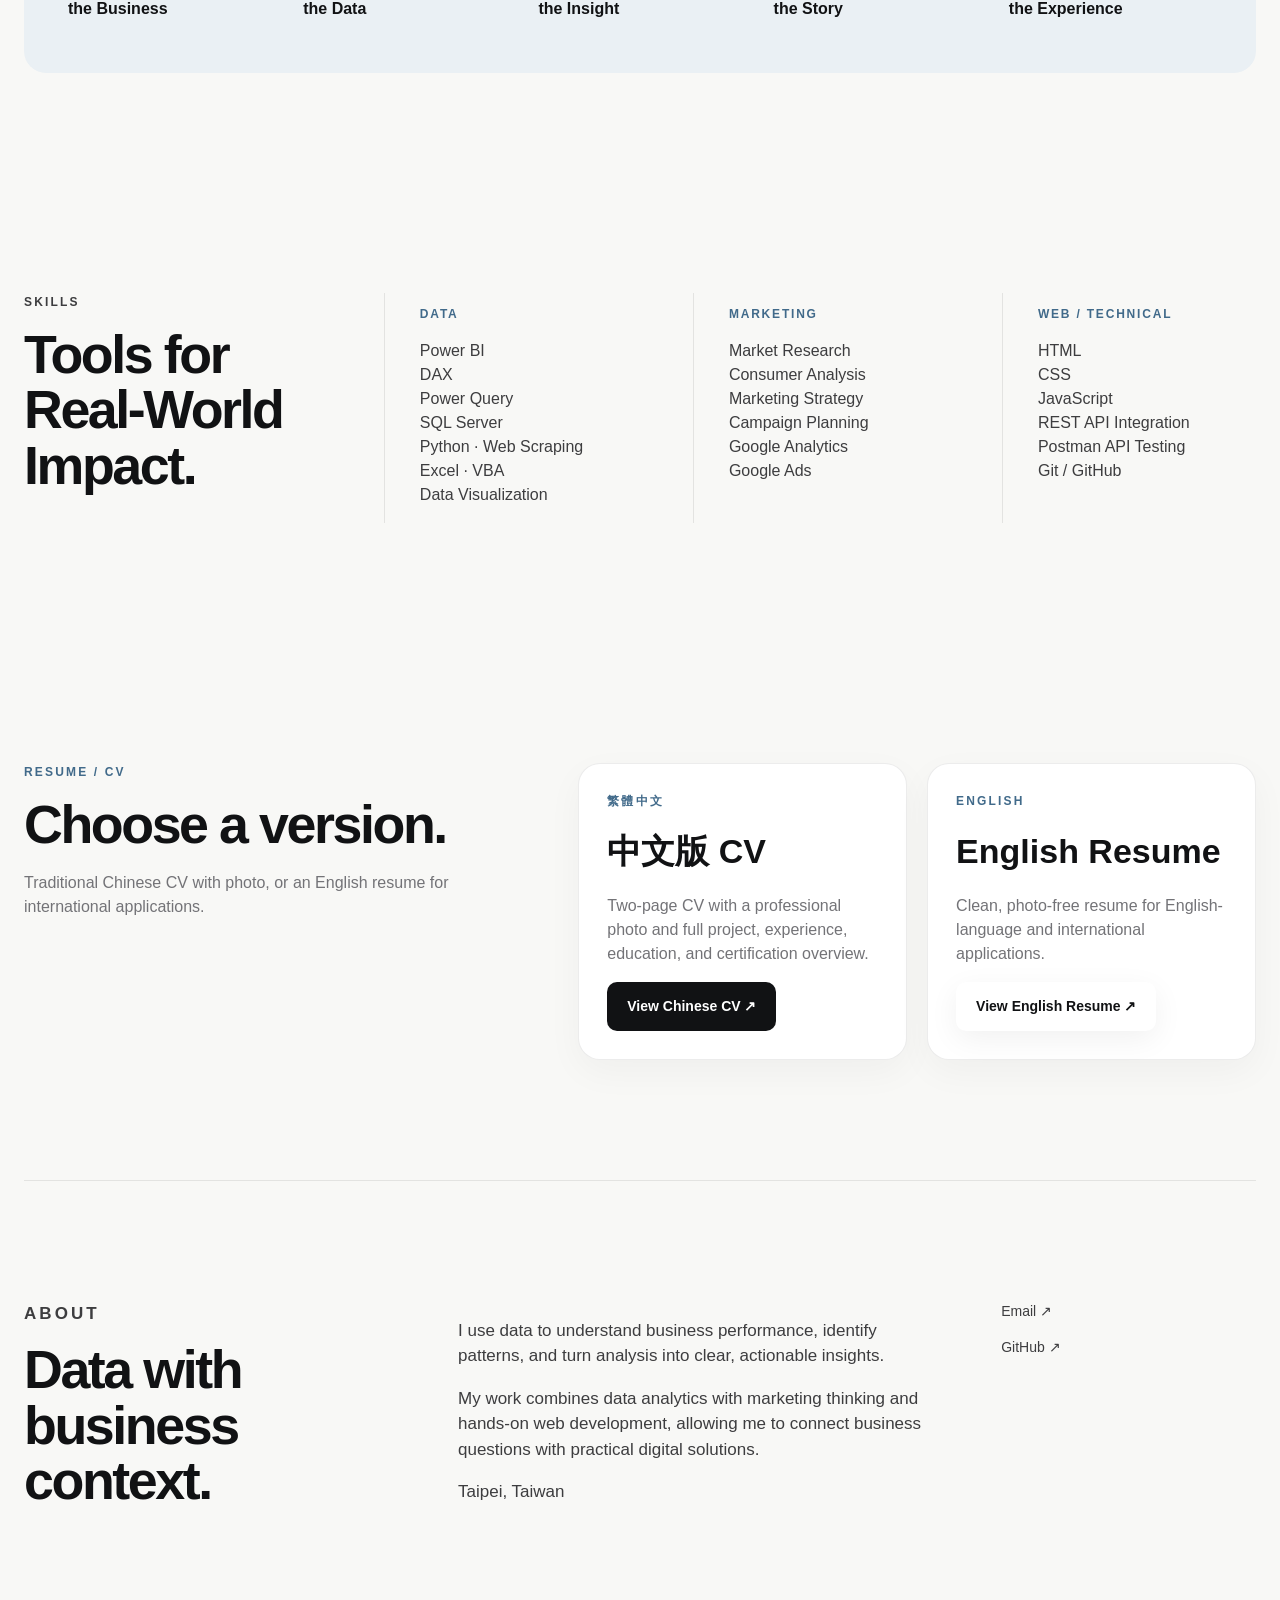
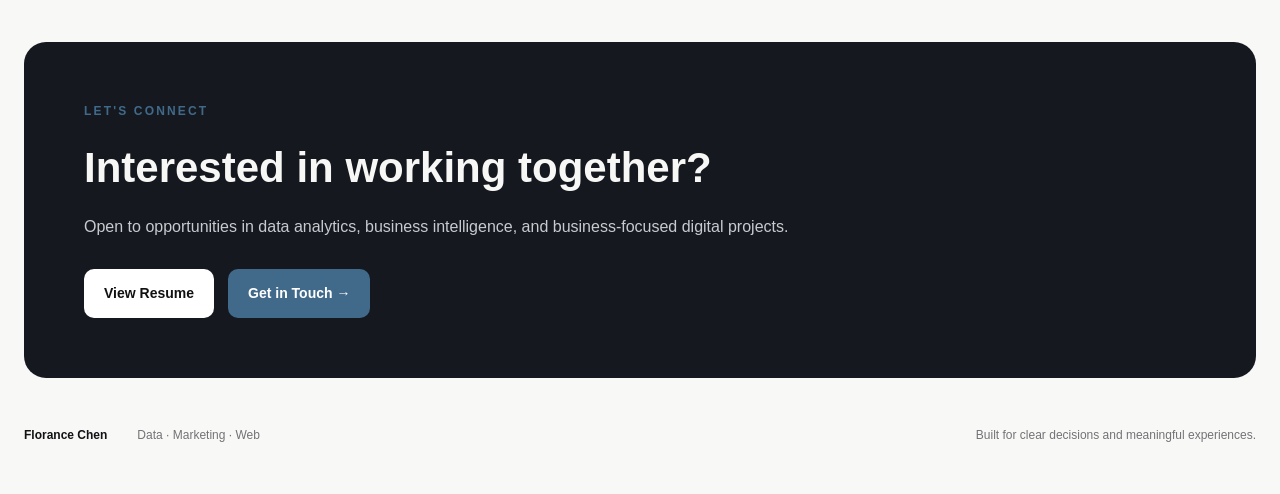
==== commit 36ff653d: "Update portfolio to v6" ====
--- a/index.html
+++ b/index.html
@@ -5,7 +5,7 @@
 <article class="project project-data reveal"><div class="project-copy"><p class="project-no">01 <span>DATA ANALYTICS · FEATURED</span></p><h3>Taiwan Tigerair Route & On-Time Performance Analysis</h3><p>Exploring route schedules, flight frequency, punctuality performance, and weather-related operational risk across Taiwan–Japan routes.</p><dl><div><dt>Focus</dt><dd>Route & schedule analysis · On-time performance · Weather risk</dd></div><div><dt>Current Status</dt><dd>Weather Scenario Simulator is being refined for the next iteration.</dd></div><div><dt>Tech Stack</dt><dd>Power BI · DAX · Power Query · Data Visualization</dd></div></dl><div class="link-row"><a class="text-link" href="https://app.powerbi.com/view?r=eyJrIjoiMGYxNmVlMTMtY2I1Yy00YmEzLTkwNTQtYmU3MTg0YTZlYjFlIiwidCI6IjcwODk3ZDZmLTBhNDgtNDlkZS04ODBmLTI3ZDhhZDQ1ZDc2ZSIsImMiOjEwfQ%3D%3D" target="_blank" rel="noreferrer">View Live Dashboard ↗</a><a class="text-link" href="projects/tigerair-analysis/index.html">View Case Study →</a></div></div><figure class="media-card project-media"><img loading="lazy" src="assets/images/tigerair-dashboard.jpg" alt="Power BI dashboard for Taiwan Tigerair route and schedule analysis." width="1400" height="788"></figure></article>
 <article class="project reverse reveal"><div class="project-copy"><p class="project-no">02 <span>DATA ANALYTICS</span></p><h3>Taiwan Local Food Opportunity Analysis</h3><p>Combining Google Maps and 500 Bowls data to explore representative local foods and identify promising restaurants across Taiwan.</p><dl><div><dt>Focus</dt><dd>Data integration · Location analysis · Review & engagement signals</dd></div><div><dt>Next Iteration</dt><dd>Further integrate Google Maps and 500 Bowls data and add a shareable live project URL.</dd></div><div><dt>Tech Stack</dt><dd>Power BI · Data Integration · Data Visualization</dd></div></dl><a class="text-link" href="projects/food-opportunity/index.html">View Case Study →</a></div><figure class="media-card project-media"><img loading="lazy" src="assets/images/food-dashboard.jpg" alt="Taiwan local food Power BI dashboard with a map and top restaurant analysis." width="1400" height="788"></figure></article>
 <article class="project reveal"><div class="project-copy"><p class="project-no">03 <span>MARKETING STRATEGY</span></p><h3>MUYU — Integrated Marketing Strategy</h3><p>Building a consumer journey from insight and research to personalization, immersive experience, and conversion.</p><dl><div><dt>Challenge</dt><dd>Translate the post-work needs of high-pressure urban professionals into a differentiated brand experience.</dd></div><div><dt>Strategy</dt><dd>Consumer insight · Persona · Campaign planning · Customer journey · KPI design</dd></div><div><dt>Digital Layer</dt><dd>Interactive 10-second product recommendation experience with web-based implementation.</dd></div></dl><a class="text-link" href="projects/muyu-marketing/index.html">View Case Study →</a></div><figure class="media-card project-media"><img loading="lazy" src="assets/images/muyu-cover.jpg" alt="MUYU integrated marketing campaign presentation cover for the After-Work Island pop-up experience." width="1400" height="788"></figure></article>
-<article class="project reverse reveal"><div class="project-copy"><p class="project-no">04 <span>TECHNICAL PROJECT</span></p><h3>花草帳 — Expense Tracking LINE Bot</h3><p>A conversational expense-tracking bot for recording everyday spending, reviewing entries, checking totals, and testing date-based interactions directly in LINE.</p><dl><div><dt>Core Features</dt><dd>Add expenses · View records · Calculate totals · Date handling · Help flow</dd></div><div><dt>Implementation</dt><dd>Python · LINE Bot · ngrok · JavaScript</dd></div><div><dt>Evidence</dt><dd>Recorded feature demos, second-account testing, and documented debugging iterations.</dd></div></dl><div class="link-row"><a class="text-link" href="projects/interactive-web-project/index.html">View Case Study →</a><a class="text-link" href="https://github.com/Florance890/G15" target="_blank" rel="noreferrer">View GitHub ↗</a></div></div><figure class="media-card project-media video-preview"><video muted playsinline preload="metadata" aria-label="Preview of the expense tracking LINE Bot"><source src="assets/video/linebot-add-expense.mp4" type="video/mp4"></video><div class="video-preview-label"><span>PRODUCT DEMO</span><strong>See the LINE Bot in action.</strong><a href="projects/interactive-web-project/index.html#demo">Watch Demo →</a></div></figure></article></section>
+<article class="project reverse reveal"><div class="project-copy"><p class="project-no">04 <span>TECHNICAL PROJECT</span></p><h3>花草帳 — Expense Tracking LINE Bot</h3><p>A conversational expense-tracking bot for recording everyday spending, reviewing entries, checking totals, and testing date-based interactions directly in LINE.</p><dl><div><dt>Core Features</dt><dd>Add expenses · View records · Calculate totals · Date handling · Help flow</dd></div><div><dt>Implementation</dt><dd>Python · LINE Bot · ngrok · JavaScript</dd></div><div><dt>Evidence</dt><dd>Recorded feature demos, second-account testing, and documented debugging iterations.</dd></div></dl><div class="link-row"><a class="text-link" href="projects/interactive-web-project/index.html">View Case Study →</a><a class="text-link" href="https://github.com/Florance890/expense-tracking-line-bot" target="_blank" rel="noreferrer">View GitHub ↗</a></div></div><figure class="media-card project-media video-preview"><video muted playsinline preload="metadata" aria-label="Preview of the expense tracking LINE Bot"><source src="assets/video/linebot-add-expense.mp4" type="video/mp4"></video><div class="video-preview-label"><span>PRODUCT DEMO</span><strong>See the LINE Bot in action.</strong><a href="projects/interactive-web-project/index.html#demo">Watch Demo →</a></div></figure></article></section>
 <section class="process shell reveal" aria-labelledby="process-title"><h2 id="process-title">From Business Question to Experience.</h2><ol><li><span>01</span>Understand<br>the Business</li><li><span>02</span>Analyze<br>the Data</li><li><span>03</span>Find<br>the Insight</li><li><span>04</span>Communicate<br>the Story</li><li><span>05</span>Build<br>the Experience</li></ol></section>
 <section id="skills" class="section shell skills reveal"><div><p class="eyebrow">SKILLS</p><h2>Tools for<br>Real-World Impact.</h2></div><div><h3>DATA</h3><p>Power BI<br>DAX<br>Power Query<br>SQL Server<br>Python · Web Scraping<br>Excel · VBA<br>Data Visualization</p></div><div><h3>MARKETING</h3><p>Market Research<br>Consumer Analysis<br>Marketing Strategy<br>Campaign Planning<br>Google Analytics<br>Google Ads</p></div><div><h3>WEB / TECHNICAL</h3><p>HTML<br>CSS<br>JavaScript<br>REST API Integration<br>Postman API Testing<br>Git / GitHub</p></div></section>
 <section id="resume" class="section shell resume-section reveal"><div><p class="eyebrow">RESUME / CV</p><h2>Choose a version.</h2><p class="resume-note">Traditional Chinese CV with photo, or an English resume for international applications.</p></div><div class="resume-options"><article class="resume-option"><p class="eyebrow">繁體中文</p><h3>中文版 CV</h3><p>Two-page CV with a professional photo and full project, experience, education, and certification overview.</p><a class="button primary" href="assets/resume/Florance_Chen_CV_ZH.pdf" target="_blank" rel="noreferrer">View Chinese CV ↗</a></article><article class="resume-option"><p class="eyebrow">ENGLISH</p><h3>English Resume</h3><p>Clean, photo-free resume for English-language and international applications.</p><a class="button secondary" href="assets/resume/Florance_Chen_Resume_EN.pdf" target="_blank" rel="noreferrer">View English Resume ↗</a></article></div></section>
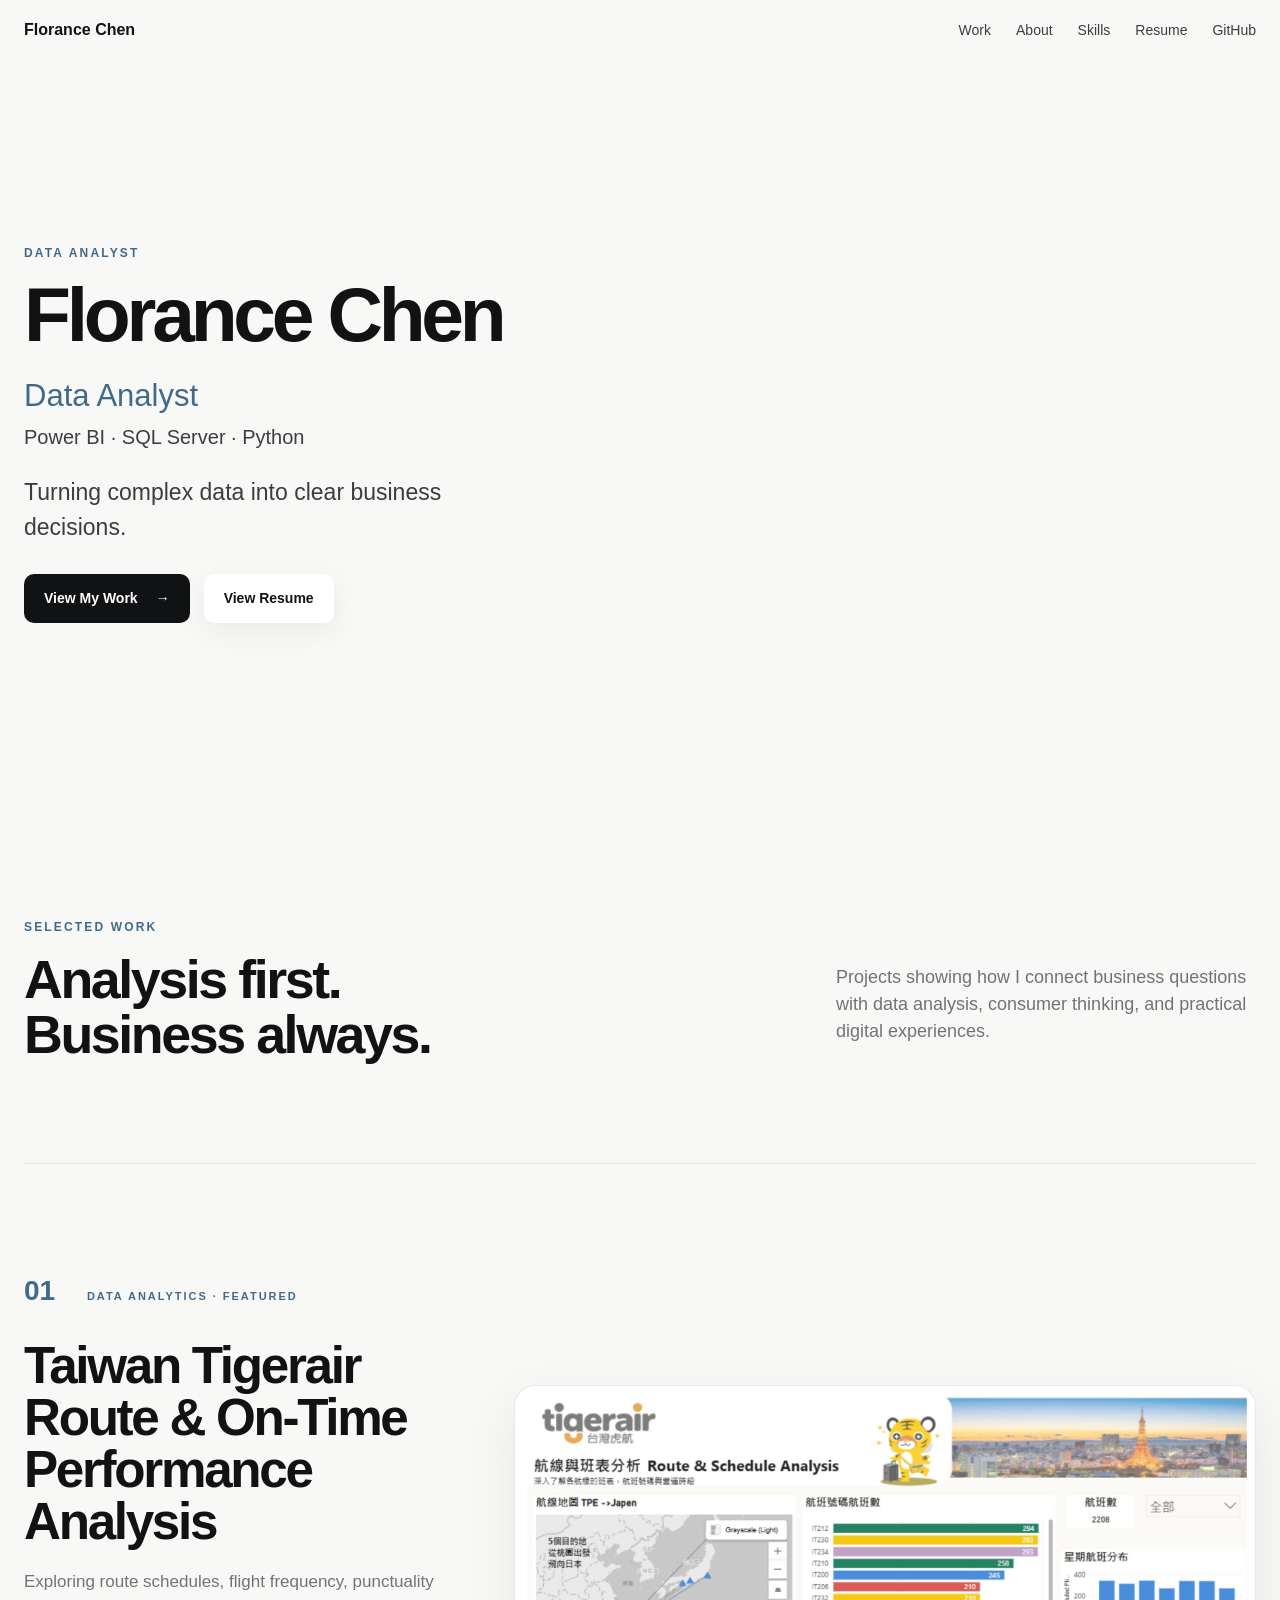
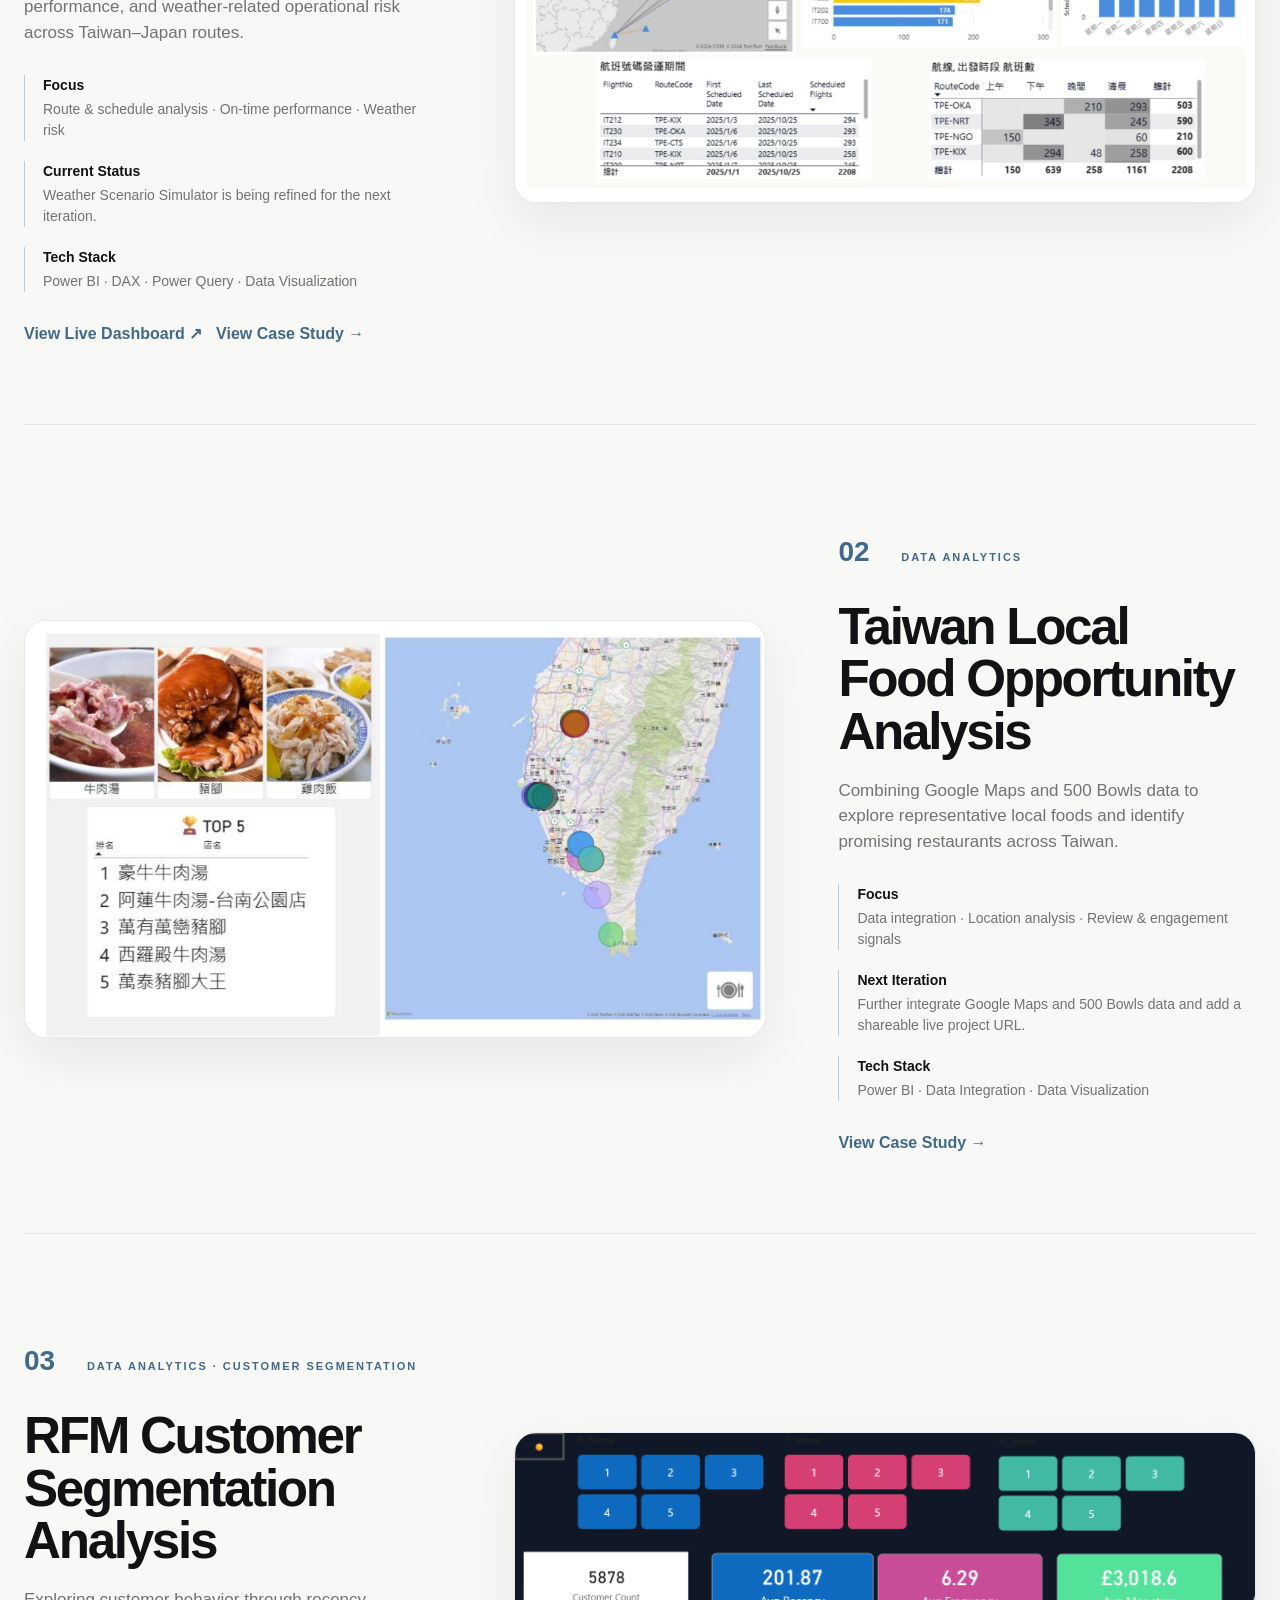
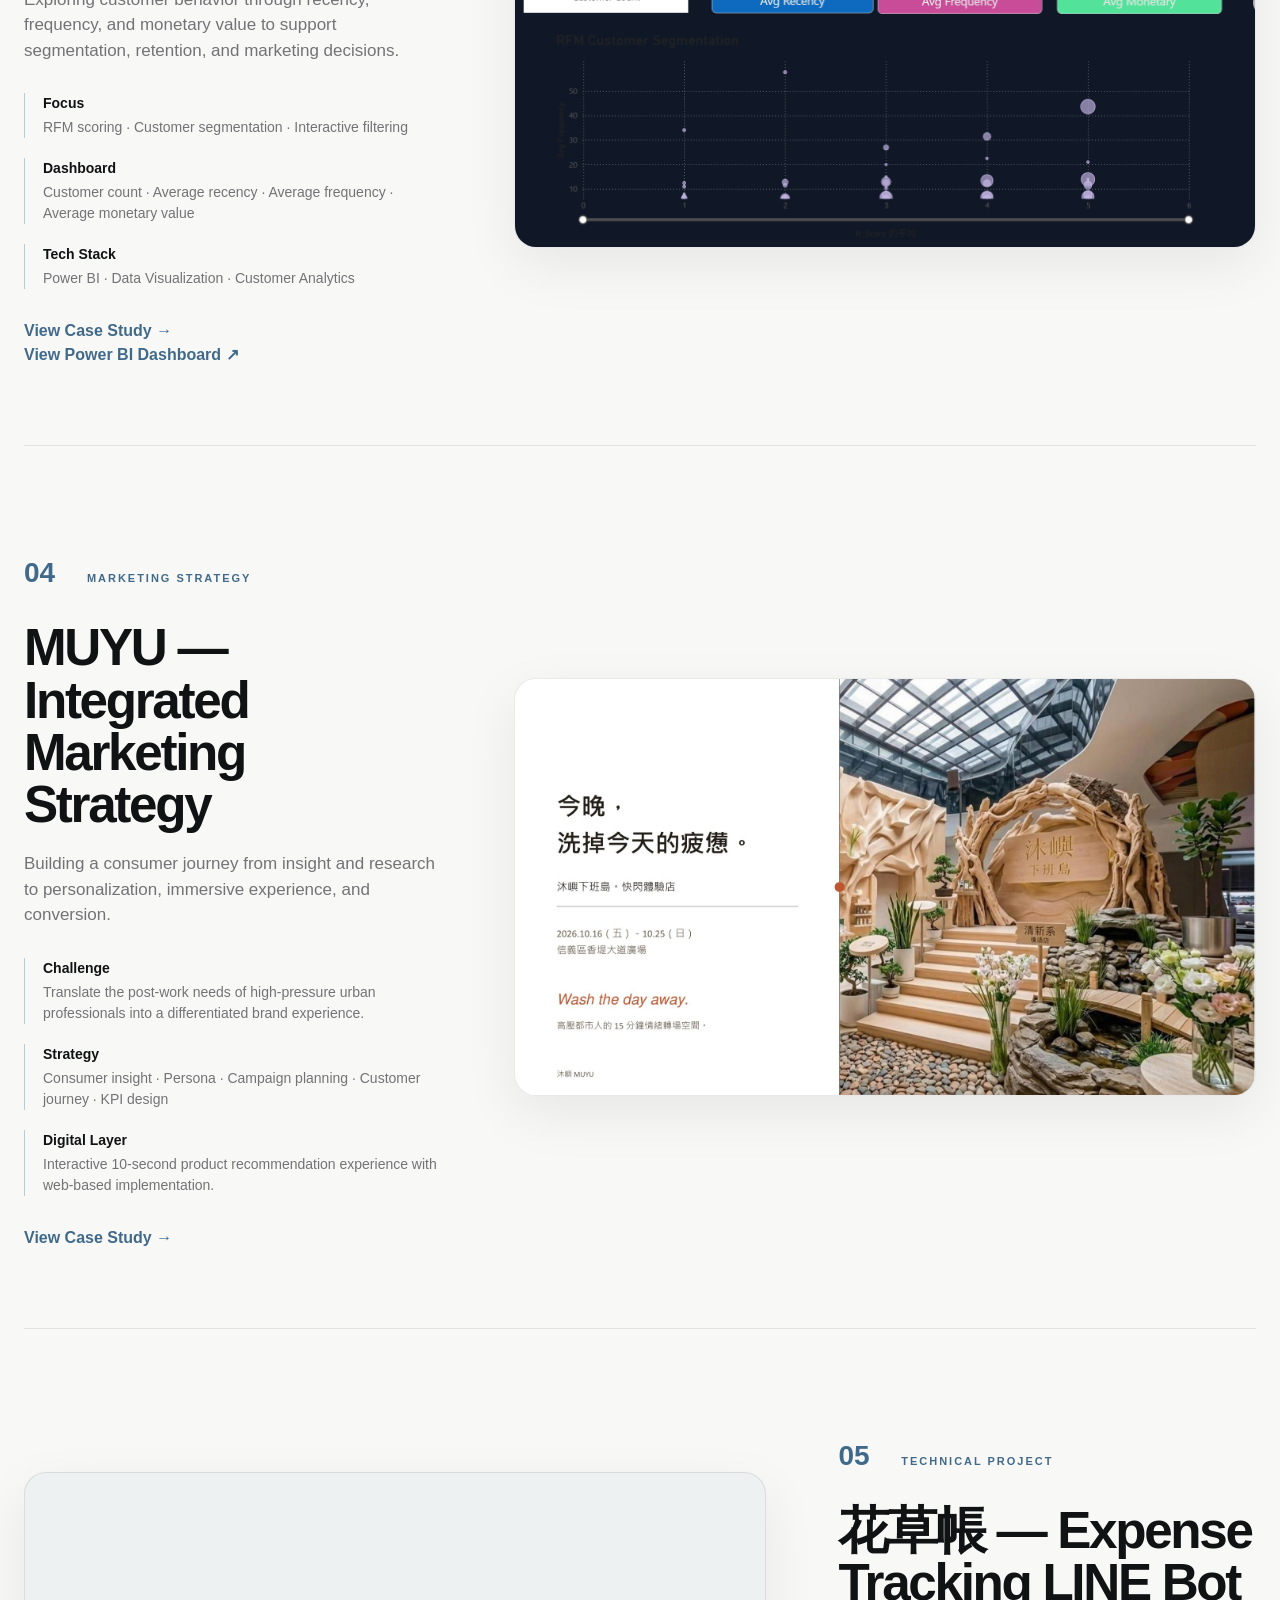
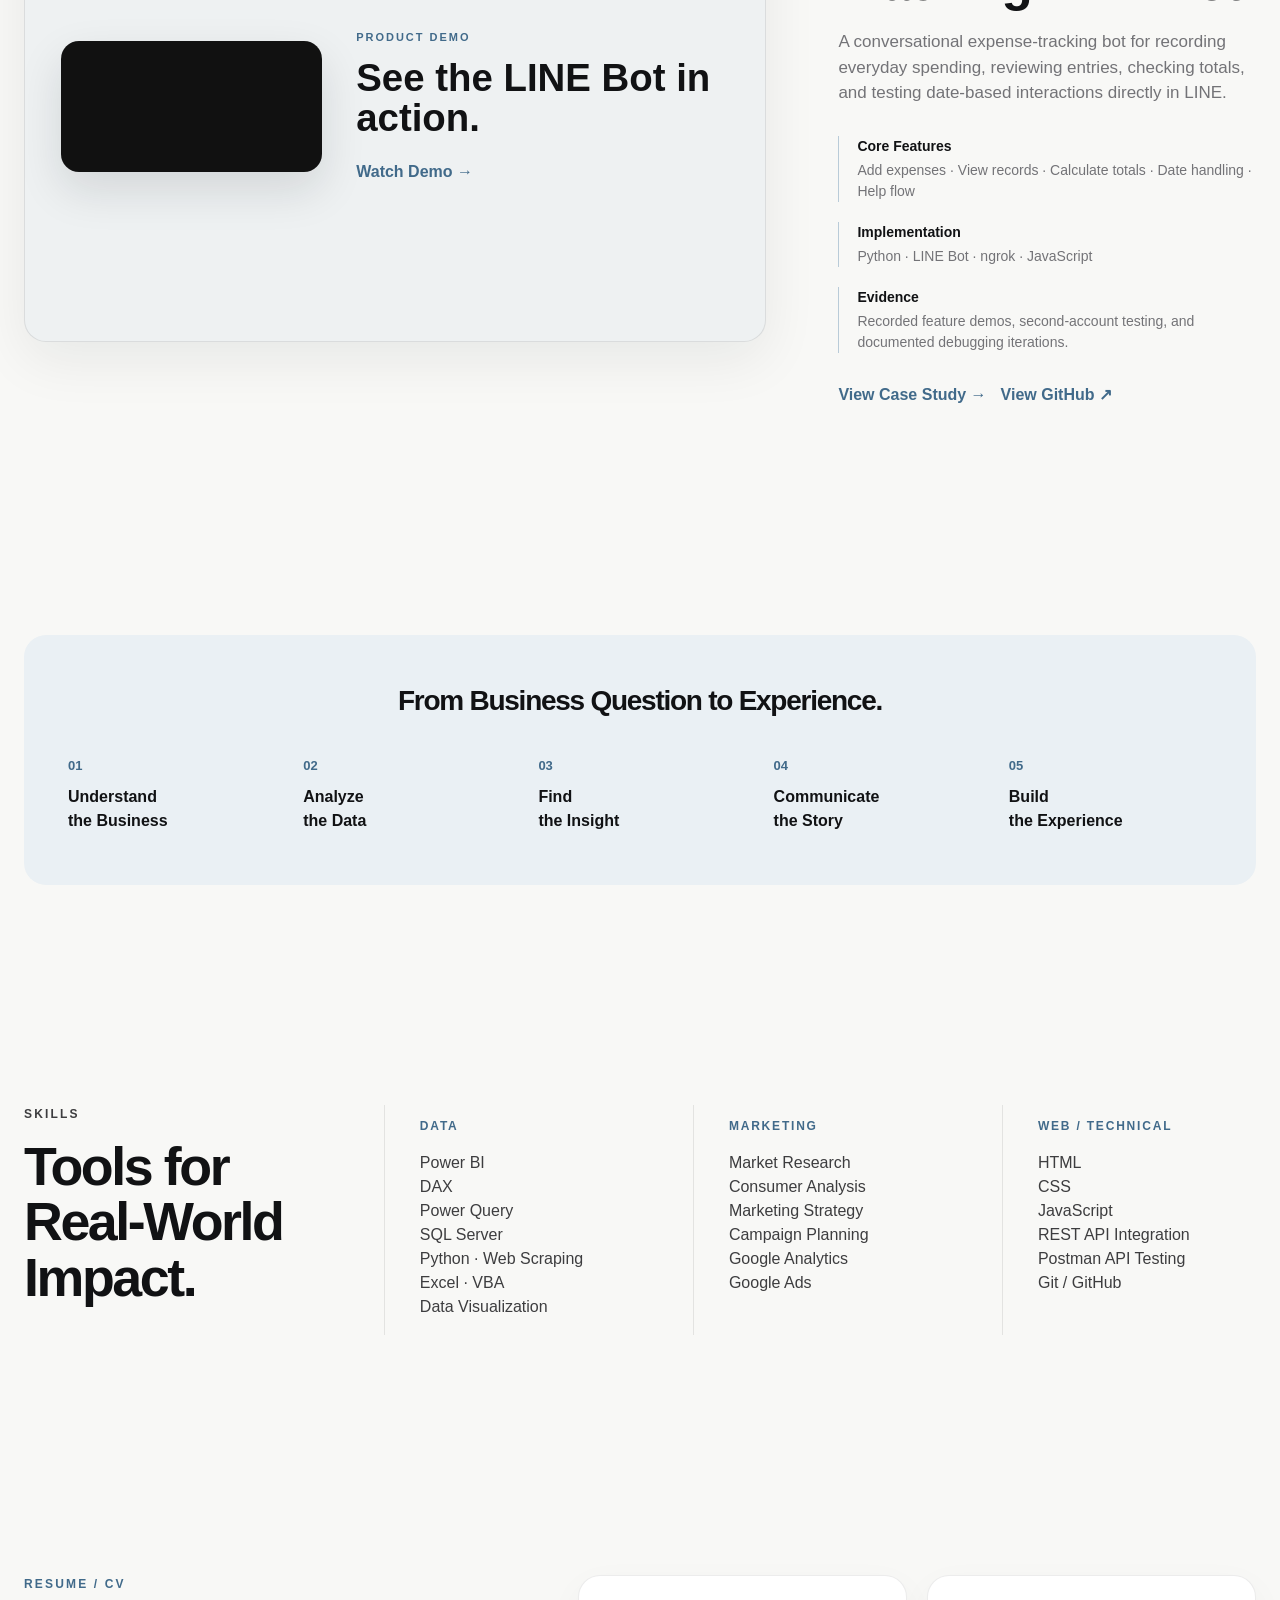
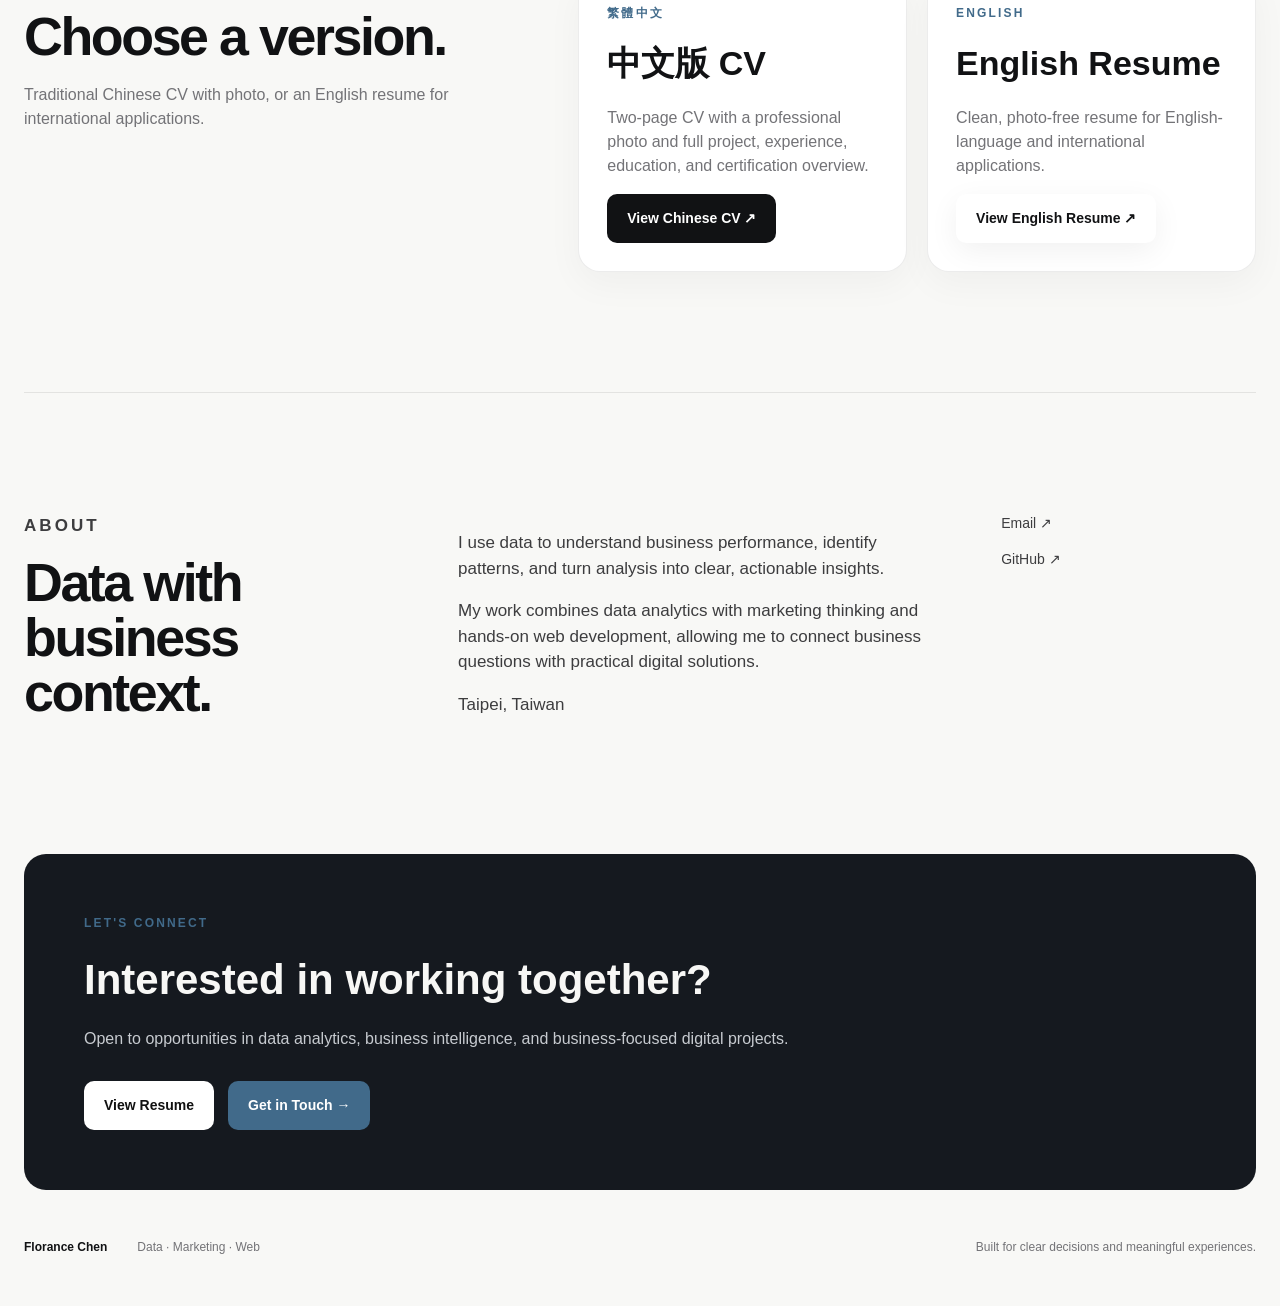
==== commit c959d1e8: "Add RFM customer segmentation project" ====
--- a/index.html
+++ b/index.html
@@ -1,13 +1,14 @@
-<!doctype html><html lang="en"><head><meta charset="utf-8"><meta name="viewport" content="width=device-width,initial-scale=1"><meta name="description" content="Florance Chen — Data Analyst portfolio featuring Power BI, SQL, DAX, marketing strategy, and web projects."><meta name="theme-color" content="#f8f8f6"><meta property="og:title" content="Florance Chen — Data Analyst Portfolio"><meta property="og:description" content="Turning complex data into clear business decisions."><meta property="og:type" content="website"><title>Florance Chen — Data Analyst Portfolio</title><link rel="stylesheet" href="assets/css/styles.css"><script defer src="assets/js/main.js"></script></head><body>
-<header class="site-header" data-header><a class="brand" href="#top">Florance Chen</a><button class="menu-button" data-menu aria-expanded="false" aria-controls="site-nav">Menu</button><nav id="site-nav" class="site-nav" aria-label="Primary"><a href="#work">Work</a><a href="#about">About</a><a href="#skills">Skills</a><a href="#resume">Resume</a><a href="https://github.com/Florance890" target="_blank" rel="noreferrer">GitHub</a></nav></header>
+<!DOCTYPE html>
+<html lang="en"><head><meta charset="utf-8"/><meta content="width=device-width,initial-scale=1" name="viewport"/><meta content="Florance Chen — Data Analyst portfolio featuring Power BI, SQL, DAX, marketing strategy, and web projects." name="description"/><meta content="#f8f8f6" name="theme-color"/><meta content="Florance Chen — Data Analyst Portfolio" property="og:title"/><meta content="Turning complex data into clear business decisions." property="og:description"/><meta content="website" property="og:type"/><title>Florance Chen — Data Analyst Portfolio</title><link href="assets/css/styles.css" rel="stylesheet"/><script defer="" src="assets/js/main.js"></script></head><body>
+<header class="site-header" data-header=""><a class="brand" href="#top">Florance Chen</a><button aria-controls="site-nav" aria-expanded="false" class="menu-button" data-menu="">Menu</button><nav aria-label="Primary" class="site-nav" id="site-nav"><a href="#work">Work</a><a href="#about">About</a><a href="#skills">Skills</a><a href="#resume">Resume</a><a href="https://github.com/Florance890" rel="noreferrer" target="_blank">GitHub</a></nav></header>
 <main id="top"><section class="hero hero-minimal shell reveal"><div class="hero-copy"><p class="eyebrow">DATA ANALYST</p><h1>Florance Chen</h1><p class="role">Data Analyst</p><p class="stack">Power BI · SQL Server · Python</p><p class="lede">Turning complex data into clear business decisions.</p><div class="actions"><a class="button primary" href="#work">View My Work <span>→</span></a><a class="button secondary" href="#resume">View Resume</a></div></div></section>
-<section id="work" class="section shell"><div class="section-intro reveal"><div><p class="eyebrow">SELECTED WORK</p><h2>Analysis first.<br>Business always.</h2></div><p>Projects showing how I connect business questions with data analysis, consumer thinking, and practical digital experiences.</p></div>
-<article class="project project-data reveal"><div class="project-copy"><p class="project-no">01 <span>DATA ANALYTICS · FEATURED</span></p><h3>Taiwan Tigerair Route & On-Time Performance Analysis</h3><p>Exploring route schedules, flight frequency, punctuality performance, and weather-related operational risk across Taiwan–Japan routes.</p><dl><div><dt>Focus</dt><dd>Route & schedule analysis · On-time performance · Weather risk</dd></div><div><dt>Current Status</dt><dd>Weather Scenario Simulator is being refined for the next iteration.</dd></div><div><dt>Tech Stack</dt><dd>Power BI · DAX · Power Query · Data Visualization</dd></div></dl><div class="link-row"><a class="text-link" href="https://app.powerbi.com/view?r=eyJrIjoiMGYxNmVlMTMtY2I1Yy00YmEzLTkwNTQtYmU3MTg0YTZlYjFlIiwidCI6IjcwODk3ZDZmLTBhNDgtNDlkZS04ODBmLTI3ZDhhZDQ1ZDc2ZSIsImMiOjEwfQ%3D%3D" target="_blank" rel="noreferrer">View Live Dashboard ↗</a><a class="text-link" href="projects/tigerair-analysis/index.html">View Case Study →</a></div></div><figure class="media-card project-media"><img loading="lazy" src="assets/images/tigerair-dashboard.jpg" alt="Power BI dashboard for Taiwan Tigerair route and schedule analysis." width="1400" height="788"></figure></article>
-<article class="project reverse reveal"><div class="project-copy"><p class="project-no">02 <span>DATA ANALYTICS</span></p><h3>Taiwan Local Food Opportunity Analysis</h3><p>Combining Google Maps and 500 Bowls data to explore representative local foods and identify promising restaurants across Taiwan.</p><dl><div><dt>Focus</dt><dd>Data integration · Location analysis · Review & engagement signals</dd></div><div><dt>Next Iteration</dt><dd>Further integrate Google Maps and 500 Bowls data and add a shareable live project URL.</dd></div><div><dt>Tech Stack</dt><dd>Power BI · Data Integration · Data Visualization</dd></div></dl><a class="text-link" href="projects/food-opportunity/index.html">View Case Study →</a></div><figure class="media-card project-media"><img loading="lazy" src="assets/images/food-dashboard.jpg" alt="Taiwan local food Power BI dashboard with a map and top restaurant analysis." width="1400" height="788"></figure></article>
-<article class="project reveal"><div class="project-copy"><p class="project-no">03 <span>MARKETING STRATEGY</span></p><h3>MUYU — Integrated Marketing Strategy</h3><p>Building a consumer journey from insight and research to personalization, immersive experience, and conversion.</p><dl><div><dt>Challenge</dt><dd>Translate the post-work needs of high-pressure urban professionals into a differentiated brand experience.</dd></div><div><dt>Strategy</dt><dd>Consumer insight · Persona · Campaign planning · Customer journey · KPI design</dd></div><div><dt>Digital Layer</dt><dd>Interactive 10-second product recommendation experience with web-based implementation.</dd></div></dl><a class="text-link" href="projects/muyu-marketing/index.html">View Case Study →</a></div><figure class="media-card project-media"><img loading="lazy" src="assets/images/muyu-cover.jpg" alt="MUYU integrated marketing campaign presentation cover for the After-Work Island pop-up experience." width="1400" height="788"></figure></article>
-<article class="project reverse reveal"><div class="project-copy"><p class="project-no">04 <span>TECHNICAL PROJECT</span></p><h3>花草帳 — Expense Tracking LINE Bot</h3><p>A conversational expense-tracking bot for recording everyday spending, reviewing entries, checking totals, and testing date-based interactions directly in LINE.</p><dl><div><dt>Core Features</dt><dd>Add expenses · View records · Calculate totals · Date handling · Help flow</dd></div><div><dt>Implementation</dt><dd>Python · LINE Bot · ngrok · JavaScript</dd></div><div><dt>Evidence</dt><dd>Recorded feature demos, second-account testing, and documented debugging iterations.</dd></div></dl><div class="link-row"><a class="text-link" href="projects/interactive-web-project/index.html">View Case Study →</a><a class="text-link" href="https://github.com/Florance890/expense-tracking-line-bot" target="_blank" rel="noreferrer">View GitHub ↗</a></div></div><figure class="media-card project-media video-preview"><video muted playsinline preload="metadata" aria-label="Preview of the expense tracking LINE Bot"><source src="assets/video/linebot-add-expense.mp4" type="video/mp4"></video><div class="video-preview-label"><span>PRODUCT DEMO</span><strong>See the LINE Bot in action.</strong><a href="projects/interactive-web-project/index.html#demo">Watch Demo →</a></div></figure></article></section>
-<section class="process shell reveal" aria-labelledby="process-title"><h2 id="process-title">From Business Question to Experience.</h2><ol><li><span>01</span>Understand<br>the Business</li><li><span>02</span>Analyze<br>the Data</li><li><span>03</span>Find<br>the Insight</li><li><span>04</span>Communicate<br>the Story</li><li><span>05</span>Build<br>the Experience</li></ol></section>
-<section id="skills" class="section shell skills reveal"><div><p class="eyebrow">SKILLS</p><h2>Tools for<br>Real-World Impact.</h2></div><div><h3>DATA</h3><p>Power BI<br>DAX<br>Power Query<br>SQL Server<br>Python · Web Scraping<br>Excel · VBA<br>Data Visualization</p></div><div><h3>MARKETING</h3><p>Market Research<br>Consumer Analysis<br>Marketing Strategy<br>Campaign Planning<br>Google Analytics<br>Google Ads</p></div><div><h3>WEB / TECHNICAL</h3><p>HTML<br>CSS<br>JavaScript<br>REST API Integration<br>Postman API Testing<br>Git / GitHub</p></div></section>
-<section id="resume" class="section shell resume-section reveal"><div><p class="eyebrow">RESUME / CV</p><h2>Choose a version.</h2><p class="resume-note">Traditional Chinese CV with photo, or an English resume for international applications.</p></div><div class="resume-options"><article class="resume-option"><p class="eyebrow">繁體中文</p><h3>中文版 CV</h3><p>Two-page CV with a professional photo and full project, experience, education, and certification overview.</p><a class="button primary" href="assets/resume/Florance_Chen_CV_ZH.pdf" target="_blank" rel="noreferrer">View Chinese CV ↗</a></article><article class="resume-option"><p class="eyebrow">ENGLISH</p><h3>English Resume</h3><p>Clean, photo-free resume for English-language and international applications.</p><a class="button secondary" href="assets/resume/Florance_Chen_Resume_EN.pdf" target="_blank" rel="noreferrer">View English Resume ↗</a></article></div></section>
-<section id="about" class="section shell about reveal"><div><p class="eyebrow">ABOUT</p><h2>Data with<br>business context.</h2></div><div><p>I use data to understand business performance, identify patterns, and turn analysis into clear, actionable insights.</p><p>My work combines data analytics with marketing thinking and hands-on web development, allowing me to connect business questions with practical digital solutions.</p><p>Taipei, Taiwan</p></div><div class="about-links"><a href="mailto:marrious21@gmail.com">Email ↗</a><a href="https://github.com/Florance890" target="_blank" rel="noreferrer">GitHub ↗</a></div></section>
+<section class="section shell" id="work"><div class="section-intro reveal"><div><p class="eyebrow">SELECTED WORK</p><h2>Analysis first.<br/>Business always.</h2></div><p>Projects showing how I connect business questions with data analysis, consumer thinking, and practical digital experiences.</p></div>
+<article class="project project-data reveal"><div class="project-copy"><p class="project-no">01 <span>DATA ANALYTICS · FEATURED</span></p><h3>Taiwan Tigerair Route &amp; On-Time Performance Analysis</h3><p>Exploring route schedules, flight frequency, punctuality performance, and weather-related operational risk across Taiwan–Japan routes.</p><dl><div><dt>Focus</dt><dd>Route &amp; schedule analysis · On-time performance · Weather risk</dd></div><div><dt>Current Status</dt><dd>Weather Scenario Simulator is being refined for the next iteration.</dd></div><div><dt>Tech Stack</dt><dd>Power BI · DAX · Power Query · Data Visualization</dd></div></dl><div class="link-row"><a class="text-link" href="https://app.powerbi.com/view?r=eyJrIjoiMGYxNmVlMTMtY2I1Yy00YmEzLTkwNTQtYmU3MTg0YTZlYjFlIiwidCI6IjcwODk3ZDZmLTBhNDgtNDlkZS04ODBmLTI3ZDhhZDQ1ZDc2ZSIsImMiOjEwfQ%3D%3D" rel="noreferrer" target="_blank">View Live Dashboard ↗</a><a class="text-link" href="projects/tigerair-analysis/index.html">View Case Study →</a></div></div><figure class="media-card project-media"><img alt="Power BI dashboard for Taiwan Tigerair route and schedule analysis." height="788" loading="lazy" src="assets/images/tigerair-dashboard.jpg" width="1400"/></figure></article>
+<article class="project reverse reveal"><div class="project-copy"><p class="project-no">02 <span>DATA ANALYTICS</span></p><h3>Taiwan Local Food Opportunity Analysis</h3><p>Combining Google Maps and 500 Bowls data to explore representative local foods and identify promising restaurants across Taiwan.</p><dl><div><dt>Focus</dt><dd>Data integration · Location analysis · Review &amp; engagement signals</dd></div><div><dt>Next Iteration</dt><dd>Further integrate Google Maps and 500 Bowls data and add a shareable live project URL.</dd></div><div><dt>Tech Stack</dt><dd>Power BI · Data Integration · Data Visualization</dd></div></dl><a class="text-link" href="projects/food-opportunity/index.html">View Case Study →</a></div><figure class="media-card project-media"><img alt="Taiwan local food Power BI dashboard with a map and top restaurant analysis." height="788" loading="lazy" src="assets/images/food-dashboard.jpg" width="1400"/></figure></article>
+<article class="project reveal"><div class="project-copy"><p class="project-no">03 <span>DATA ANALYTICS · CUSTOMER SEGMENTATION</span></p><h3>RFM Customer Segmentation Analysis</h3><p>Exploring customer behavior through recency, frequency, and monetary value to support segmentation, retention, and marketing decisions.</p><dl><div><dt>Focus</dt><dd>RFM scoring · Customer segmentation · Interactive filtering</dd></div><div><dt>Dashboard</dt><dd>Customer count · Average recency · Average frequency · Average monetary value</dd></div><div><dt>Tech Stack</dt><dd>Power BI · Data Visualization · Customer Analytics</dd></div></dl><a class="text-link" href="projects/rfm-customer-segmentation/index.html">View Case Study →</a><div><a class="text-link" href="https://app.powerbi.com/links/lbi2OpyHC6?ctid=70897d6f-0a48-49de-880f-27d8ad45d76e&amp;pbi_source=linkShare" rel="noopener noreferrer" target="_blank">View Power BI Dashboard ↗</a></div></div><figure class="media-card project-media"><img alt="RFM Power BI dashboard with R, F and M score selectors, summary metrics and customer segmentation scatter chart" height="838" loading="lazy" src="assets/images/rfm-customer-segmentation.png" width="1498"/></figure></article><article class="project reveal"><div class="project-copy"><p class="project-no">04 <span>MARKETING STRATEGY</span></p><h3>MUYU — Integrated Marketing Strategy</h3><p>Building a consumer journey from insight and research to personalization, immersive experience, and conversion.</p><dl><div><dt>Challenge</dt><dd>Translate the post-work needs of high-pressure urban professionals into a differentiated brand experience.</dd></div><div><dt>Strategy</dt><dd>Consumer insight · Persona · Campaign planning · Customer journey · KPI design</dd></div><div><dt>Digital Layer</dt><dd>Interactive 10-second product recommendation experience with web-based implementation.</dd></div></dl><a class="text-link" href="projects/muyu-marketing/index.html">View Case Study →</a></div><figure class="media-card project-media"><img alt="MUYU integrated marketing campaign presentation cover for the After-Work Island pop-up experience." height="788" loading="lazy" src="assets/images/muyu-cover.jpg" width="1400"/></figure></article>
+<article class="project reverse reveal"><div class="project-copy"><p class="project-no">05 <span>TECHNICAL PROJECT</span></p><h3>花草帳 — Expense Tracking LINE Bot</h3><p>A conversational expense-tracking bot for recording everyday spending, reviewing entries, checking totals, and testing date-based interactions directly in LINE.</p><dl><div><dt>Core Features</dt><dd>Add expenses · View records · Calculate totals · Date handling · Help flow</dd></div><div><dt>Implementation</dt><dd>Python · LINE Bot · ngrok · JavaScript</dd></div><div><dt>Evidence</dt><dd>Recorded feature demos, second-account testing, and documented debugging iterations.</dd></div></dl><div class="link-row"><a class="text-link" href="projects/interactive-web-project/index.html">View Case Study →</a><a class="text-link" href="https://github.com/Florance890/expense-tracking-line-bot" rel="noreferrer" target="_blank">View GitHub ↗</a></div></div><figure class="media-card project-media video-preview"><video aria-label="Preview of the expense tracking LINE Bot" muted="" playsinline="" preload="metadata"><source src="assets/video/linebot-add-expense.mp4" type="video/mp4"/></video><div class="video-preview-label"><span>PRODUCT DEMO</span><strong>See the LINE Bot in action.</strong><a href="projects/interactive-web-project/index.html#demo">Watch Demo →</a></div></figure></article></section>
+<section aria-labelledby="process-title" class="process shell reveal"><h2 id="process-title">From Business Question to Experience.</h2><ol><li><span>01</span>Understand<br/>the Business</li><li><span>02</span>Analyze<br/>the Data</li><li><span>03</span>Find<br/>the Insight</li><li><span>04</span>Communicate<br/>the Story</li><li><span>05</span>Build<br/>the Experience</li></ol></section>
+<section class="section shell skills reveal" id="skills"><div><p class="eyebrow">SKILLS</p><h2>Tools for<br/>Real-World Impact.</h2></div><div><h3>DATA</h3><p>Power BI<br/>DAX<br/>Power Query<br/>SQL Server<br/>Python · Web Scraping<br/>Excel · VBA<br/>Data Visualization</p></div><div><h3>MARKETING</h3><p>Market Research<br/>Consumer Analysis<br/>Marketing Strategy<br/>Campaign Planning<br/>Google Analytics<br/>Google Ads</p></div><div><h3>WEB / TECHNICAL</h3><p>HTML<br/>CSS<br/>JavaScript<br/>REST API Integration<br/>Postman API Testing<br/>Git / GitHub</p></div></section>
+<section class="section shell resume-section reveal" id="resume"><div><p class="eyebrow">RESUME / CV</p><h2>Choose a version.</h2><p class="resume-note">Traditional Chinese CV with photo, or an English resume for international applications.</p></div><div class="resume-options"><article class="resume-option"><p class="eyebrow">繁體中文</p><h3>中文版 CV</h3><p>Two-page CV with a professional photo and full project, experience, education, and certification overview.</p><a class="button primary" href="assets/resume/Florance_Chen_CV_ZH.pdf" rel="noreferrer" target="_blank">View Chinese CV ↗</a></article><article class="resume-option"><p class="eyebrow">ENGLISH</p><h3>English Resume</h3><p>Clean, photo-free resume for English-language and international applications.</p><a class="button secondary" href="assets/resume/Florance_Chen_Resume_EN.pdf" rel="noreferrer" target="_blank">View English Resume ↗</a></article></div></section>
+<section class="section shell about reveal" id="about"><div><p class="eyebrow">ABOUT</p><h2>Data with<br/>business context.</h2></div><div><p>I use data to understand business performance, identify patterns, and turn analysis into clear, actionable insights.</p><p>My work combines data analytics with marketing thinking and hands-on web development, allowing me to connect business questions with practical digital solutions.</p><p>Taipei, Taiwan</p></div><div class="about-links"><a href="mailto:marrious21@gmail.com">Email ↗</a><a href="https://github.com/Florance890" rel="noreferrer" target="_blank">GitHub ↗</a></div></section>
 <section class="closing shell reveal"><p class="eyebrow">LET'S CONNECT</p><h2>Interested in working together?</h2><p>Open to opportunities in data analytics, business intelligence, and business-focused digital projects.</p><div class="actions"><a class="button light" href="#resume">View Resume</a><a class="button accent" href="mailto:marrious21@gmail.com">Get in Touch →</a></div></section></main><footer class="footer shell"><strong>Florance Chen</strong><span>Data · Marketing · Web</span><span>Built for clear decisions and meaningful experiences.</span></footer></body></html>
